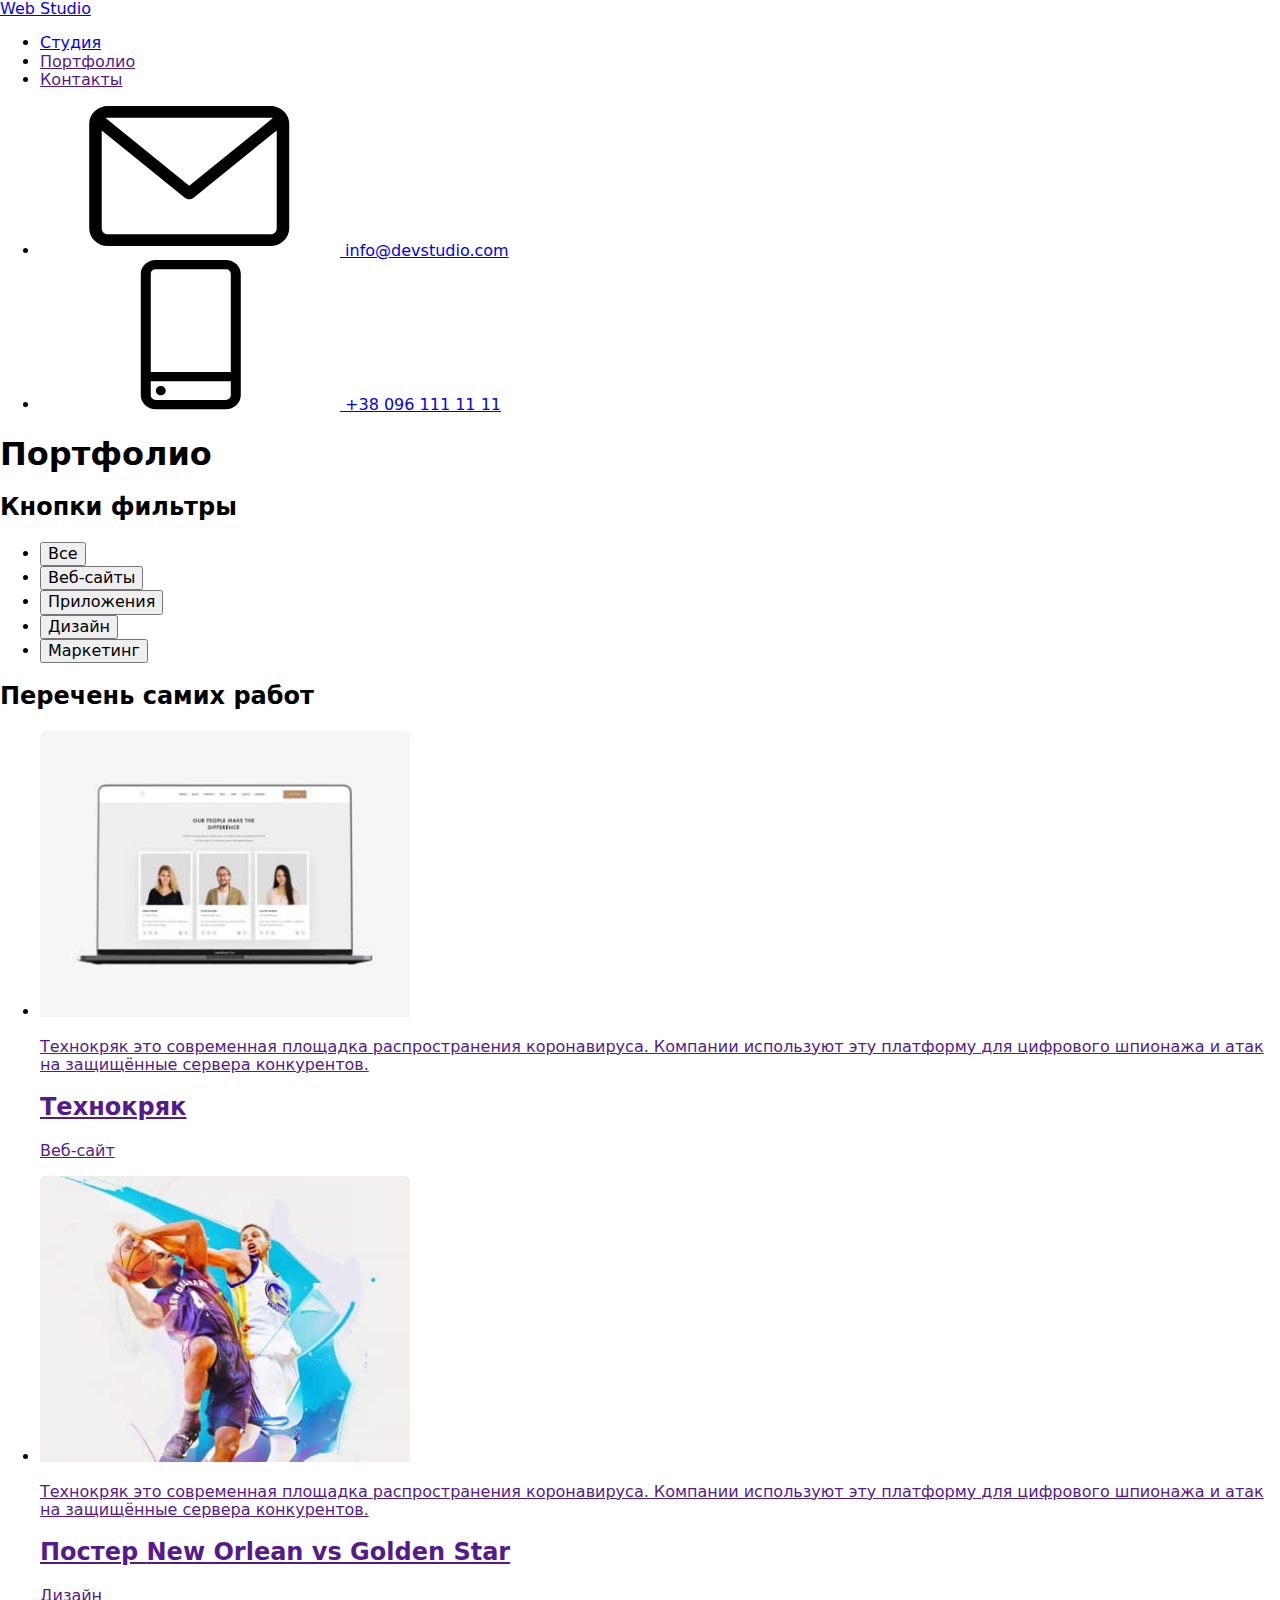
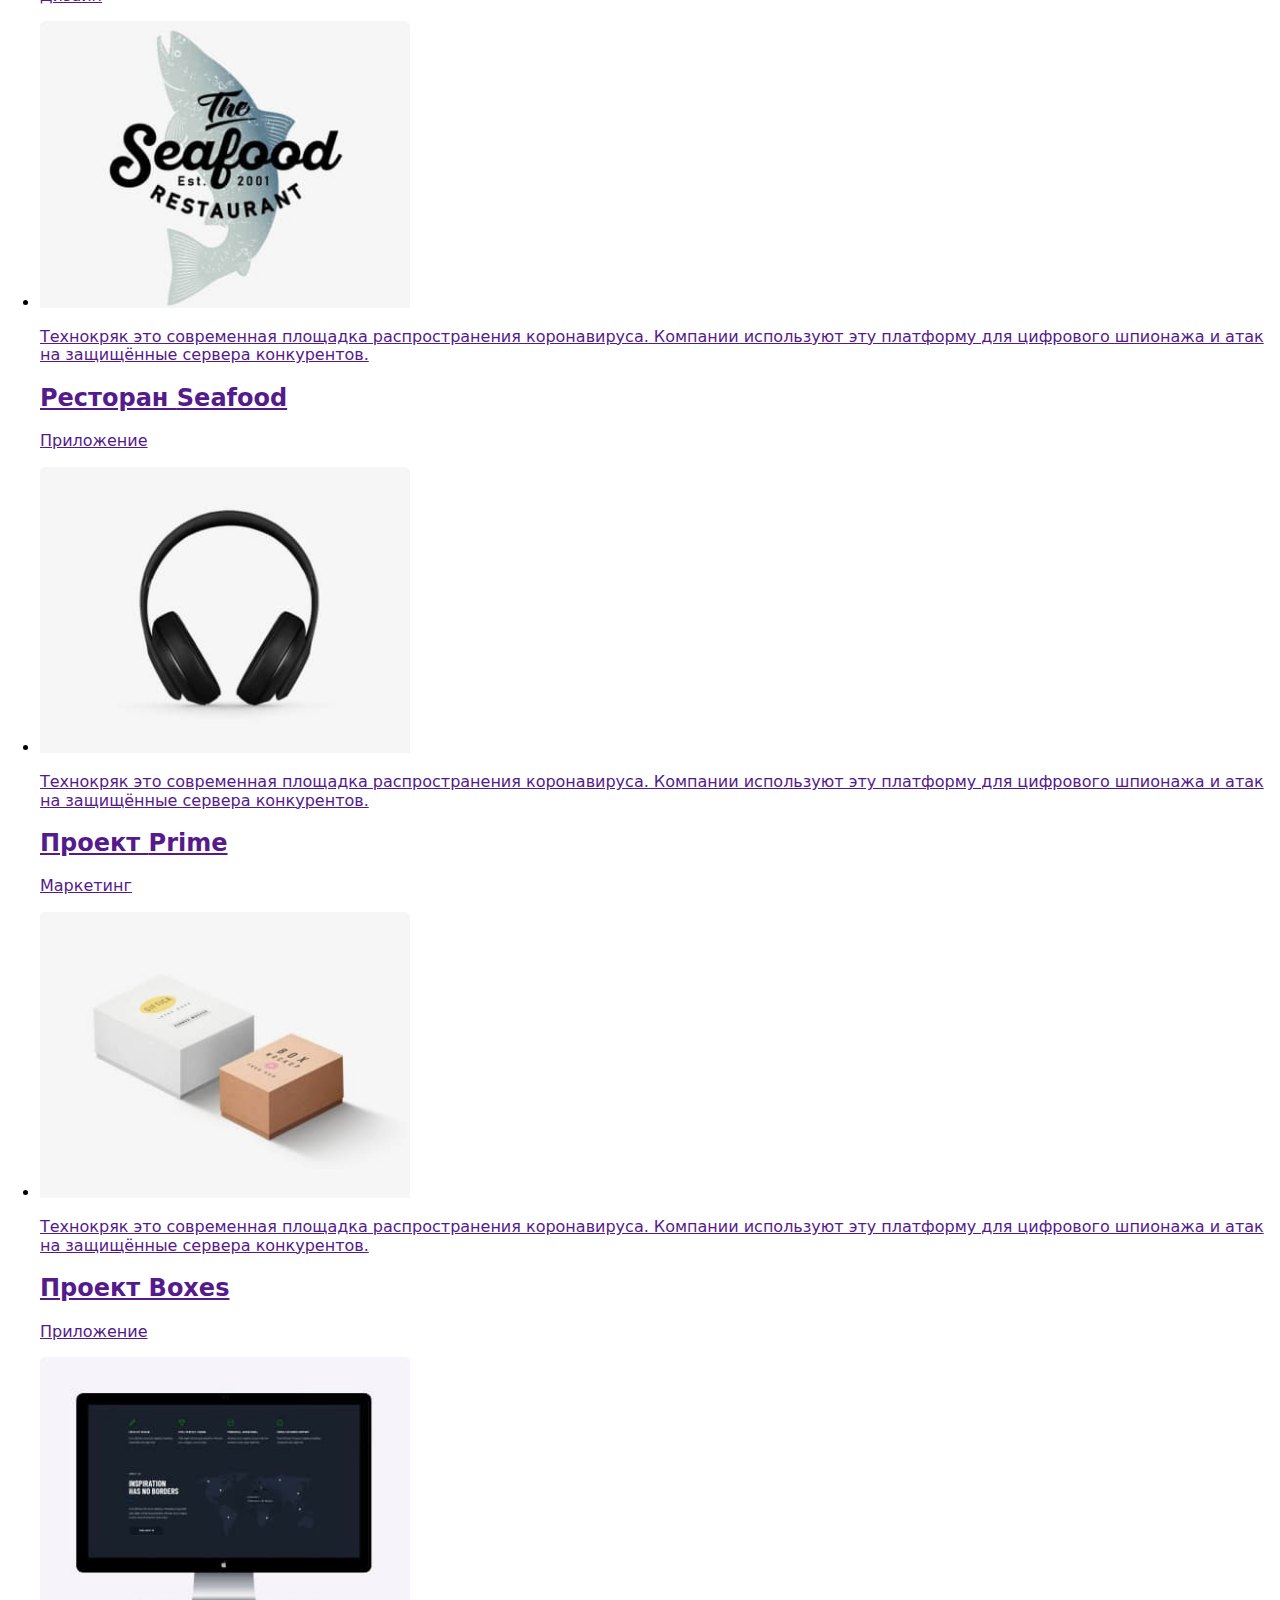
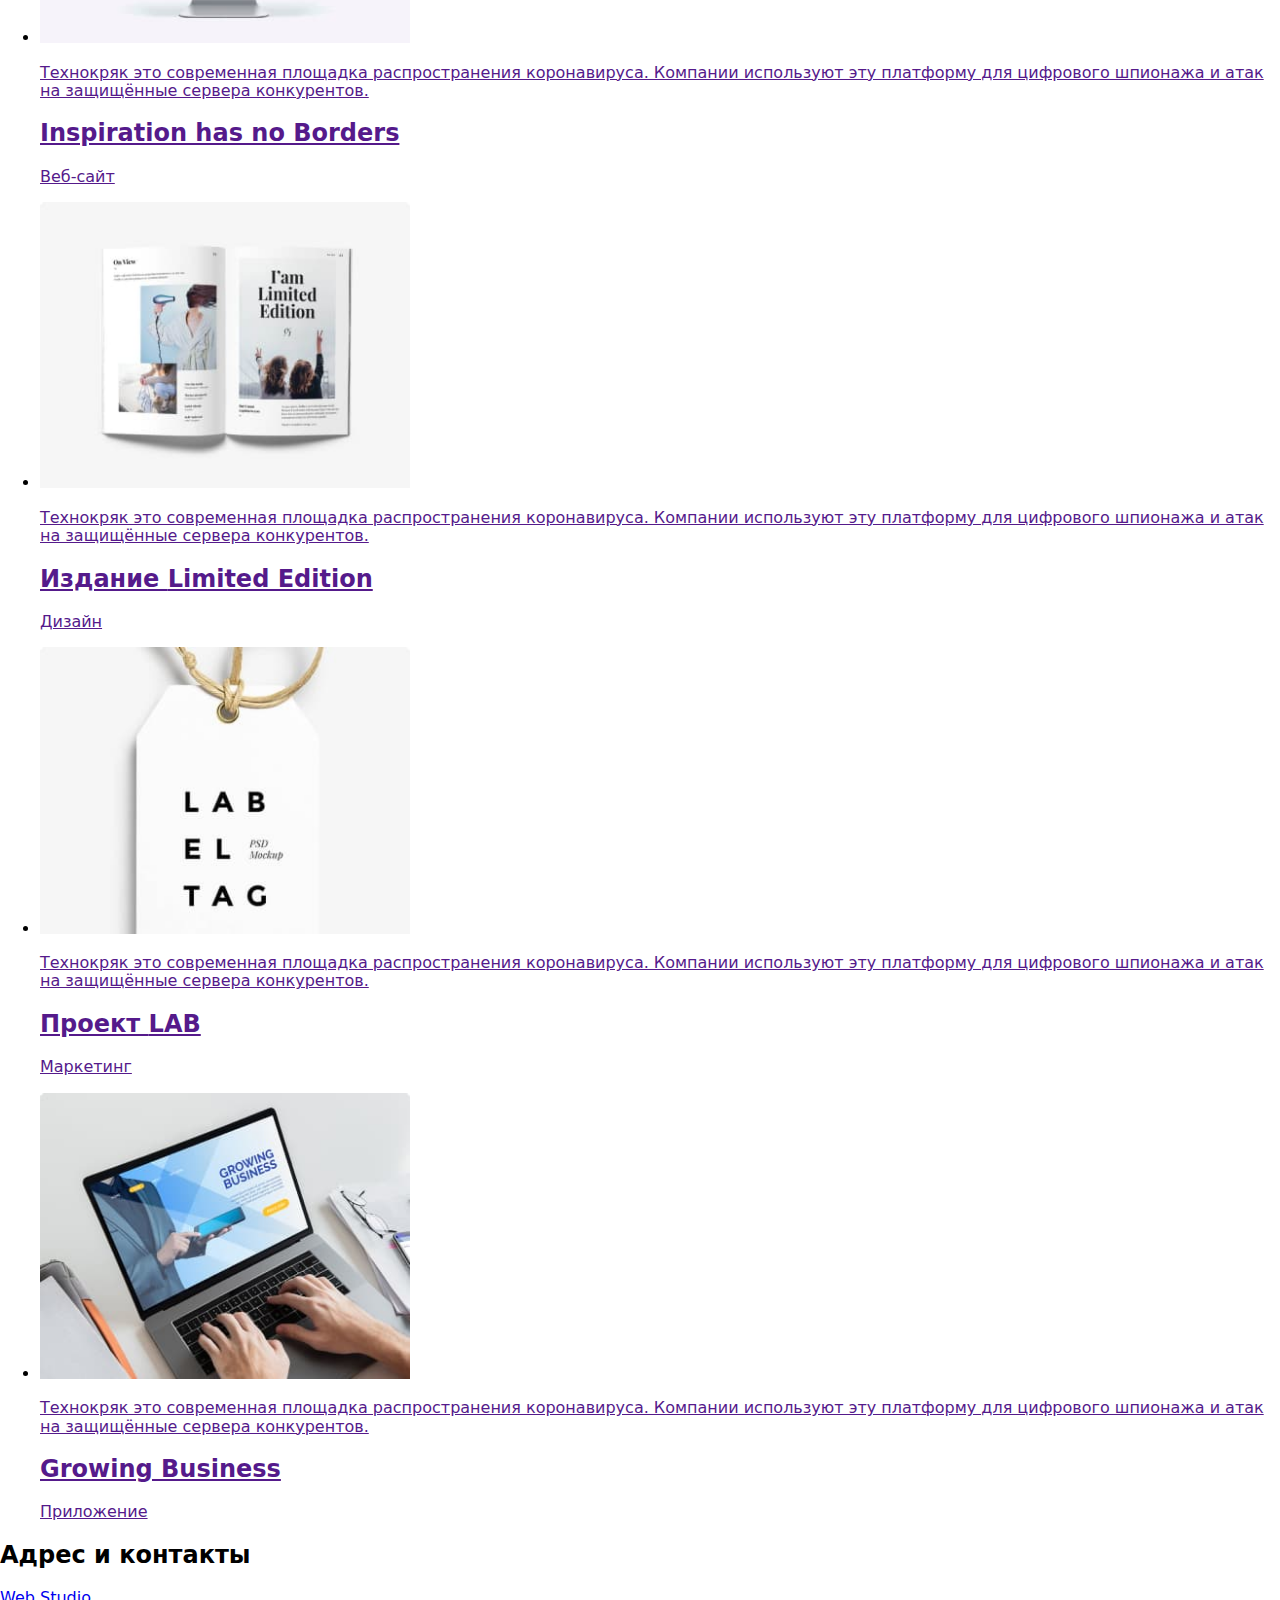
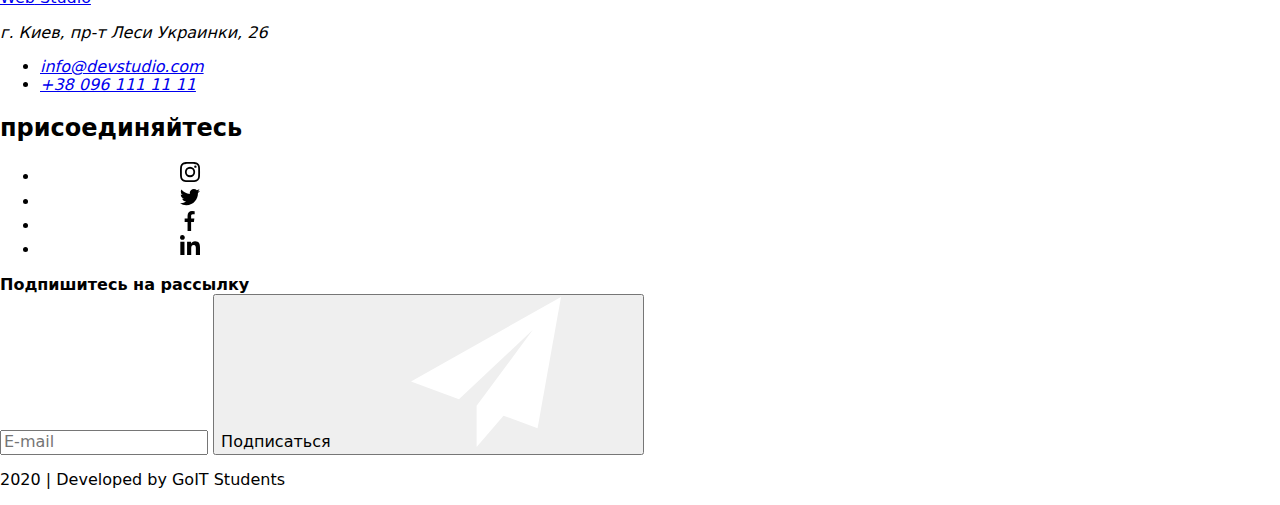
==== portfolio.html @ a496df55 "перенесены файлы с прошлой домашки" ====
<!DOCTYPE html>
<html lang="ru">
<head>
    <meta charset="UTF-8">
    <meta name="viewport" content="width=device-width, initial-scale=1.0">
    <title>Document</title>
    <link href="https://fonts.googleapis.com/css2?family=Raleway:wght@500&family=Roboto:wght@400;500;700;900&display=swap" rel="stylesheet">
    <link rel="stylesheet" href="https://cdnjs.cloudflare.com/ajax/libs/modern-normalize/0.6.0/modern-normalize.min.css">
    <link rel="stylesheet" href="./css/style.css">
</head>
<body>
    <header class="header-porfolio">
        <div class="container">
            <nav class="nav">
                <a href="./index.html" class="nav-logo"><span class="first-name">Web</span><span class="last-name"> Studio</span></a>
                <ul class="nav-link">
                    <li class="item"><a href="index.html" class="title">Студия</a></li>
                    <li class="item current"><a href="" class="title">Портфолио</a></li>
                    <li class="item"><a href="" class="title">Контакты</a></li>
                </ul>
                <ul class="nav-contacts">
                    <li class="item">
                        <a href="mailto:info@devstudio.com" class="item-link">
                            <svg class="item-icon mail">
                                <use href="./images/sprite.svg#icon-mail"></use>
                            </svg>   
                            info@devstudio.com
                        </a>
                    </li>
                    <li class="item">
                        <a href="tel:+380961111111" class="item-link">
                            <svg class="item-icon phone">
                                <use href="./images/sprite.svg#icon-phone"></use>
                            </svg>
                            +38 096 111 11 11
                        </a>
                    </li>
                </ul>
            </nav>
        </div>
    </header>    

    <main>
        <!--Скрытый заголовок-->
        <h1 class="hidden">Портфолио</h1>

        <section>
            <div class="filtres">
                <!--Скрытый заголовок-->
                <h2 class="hidden">Кнопки фильтры</h2>

                <ul class="filtres-resources">
                    <li class="filtres-resources-button"><button type="button">Все</button></li>
                    <li class="filtres-resources-button"><button type="button">Веб-сайты</button></li>
                    <li class="filtres-resources-button"><button type="button">Приложения</button></li>
                    <li class="filtres-resources-button"><button type="button">Дизайн</button></li>
                    <li class="filtres-resources-button"><button type="button">Маркетинг</button></li>
                </ul>
            </div>
 
        </section>
    
        <section class="works">
            <div class="container">
                <!--Скрытый заголовок-->
                <h2 class="hidden">Перечень самих работ</h2>
    
                <ul class="portfolio">
                    <li class="portfolio-links">
                        <a href="" class="portfolio-elements">
                            <div class="portfolio-image">
                                <img src="./images/portfolio/techno_crack.jpg" alt="Фотография ноутбука" width="370">
                                <p class="text">Технокряк это современная площадка распространения коронавируса.  Компании используют эту платформу для цифрового шпионажа и атак на защищённые сервера конкурентов.</p>
                            </div>
                            <div class="portfolio-card">
                                <h2>Технокряк</h2>
                                <p class="product">Веб-сайт</p>
                            </div>
                        </a>
                    </li>
                    <li class="portfolio-links">
                        <a href="" class="portfolio-elements">
                            <div class="portfolio-image">
                                <img src="./images/portfolio/basketball_players.jpg" alt="Фотография баскетболистов" width="370">
                                <p class="text">Технокряк это современная площадка распространения коронавируса. Компании используют эту платформу для цифрового шпионажа и атак на защищённые сервера конкурентов.</p>
                            </div>
                            <div class="portfolio-card">
                                <h2>Постер <span lang="en">New Orlean vs Golden Star</span></h2>
                                <p class="product">Дизайн</p>
                            </div>
                        </a>
                    </li>
                    <li class="portfolio-links">
                        <a href="" class="portfolio-elements">
                            <div class="portfolio-image">
                                <img src="./images/portfolio/seafood_restaurant.jpg" alt="Фотография логотипа ресторана" width="370">
                                <p class="text">Технокряк это современная площадка распространения коронавируса. Компании используют эту платформу для цифрового шпионажа и атак на защищённые сервера конкурентов.</p>
                            </div>
                            <div class="portfolio-card">
                                <h2>Ресторан <span lang="en">Seafood</span></h2>
                                <p class="product">Приложение</p>
                            </div>
                        </a>
                    </li>
                    <li class="portfolio-links">
                        <a href="" class="portfolio-elements">
                            <div class="portfolio-image">
                                <img src="./images/portfolio/headphones.jpg" alt="Фоторафия наушников" width="370">
                                <p class="text">Технокряк это современная площадка распространения коронавируса. Компании используют эту платформу для цифрового шпионажа и атак на защищённые сервера конкурентов.</p>
                            </div>
                            <div class="portfolio-card">
                                <h2>Проект <span lang="en">Prime</span></h2>
                                <p class="product">Маркетинг</p>
                            </div>
                        </a>
                    </li>
                    <li class="portfolio-links">
                        <a href="" class="portfolio-elements">
                            <div class="portfolio-image">
                                <img src="./images/portfolio/project_boxes.jpg" alt="Фотография коробок" width="370">
                                <p class="text">Технокряк это современная площадка распространения коронавируса. Компании используют эту платформу для цифрового шпионажа и атак на защищённые сервера конкурентов.</p>
                            </div>
                            <div class="portfolio-card">
                                <h2>Проект Boxes</h2>
                                <p class="product">Приложение</p>
                            </div>
                        </a>
                    </li>
                    <li class="portfolio-links">
                        <a href="" class="portfolio-elements">
                            <div class="portfolio-image">
                                <img src="./images/portfolio/display.jpg" alt="Фотография монитора" width="370">
                                <p class="text">Технокряк это современная площадка распространения коронавируса. Компании используют эту платформу для цифрового шпионажа и атак на защищённые сервера конкурентов.</p>
                            </div>
                            <div class="portfolio-card">
                                <h2 lang="en">Inspiration has no Borders</h2>
                                <p class="product">Веб-сайт</p>
                            </div>
                        </a>
                    </li>
                    <li class="portfolio-links">
                        <a href="" class="portfolio-elements">
                            <div class="portfolio-image">
                                <img src="./images/portfolio/limited_edition.jpg " alt="Фотография журнала" width="370">
                                <p class="text">Технокряк это современная площадка распространения коронавируса. Компании используют эту платформу для цифрового шпионажа и атак на защищённые сервера конкурентов.</p>
                            </div>
                            <div class="portfolio-card">
                                <h2>Издание <span lang="en">Limited Edition</span></h2>
                                <p class="product">Дизайн</p>
                            </div>
                        </a>
                    </li>
                    <li class="portfolio-links">
                        <a href="" class="portfolio-elements">
                            <div class="portfolio-image">
                                <img src="./images/portfolio/project_lab.jpg" alt="Фотография этикетки" width="370">
                                <p class="text">Технокряк это современная площадка распространения коронавируса. Компании используют эту платформу для цифрового шпионажа и атак на защищённые сервера конкурентов.</p>
                            </div>
                            <div class="portfolio-card">
                                <h2>Проект <span lang="en">LAB</span></h2>
                                <p class="product">Маркетинг</p>
                            </div>
                        </a>
                    </li>
                    <li class="portfolio-links">
                        <a href="" class="portfolio-elements">
                            <div class="portfolio-image">
                                <img src="./images/portfolio/notebook.jpg" alt="Фотография ноутбука" width="370">
                                <p class="text">Технокряк это современная площадка распространения коронавируса. Компании используют эту платформу для цифрового шпионажа и атак на защищённые сервера конкурентов.</p>
                            </div>
                            <div class="portfolio-card">
                                <h2 lang="en">Growing Business</h2>
                                <p class="product">Приложение</p>
                            </div>
                        </a>
                    </li>
                </ul>
            </div>
        </section>
    </main>

    <footer>
        <div class="container footer">
            <!--Скрытый заголовок-->
            <h2 class="hidden">Адрес и контакты</h2>
            <section class="footer-flex">
                <div class="footer-flex-block">
                    <a href="./index.html" class="footer-logo"><span class="first-name-logo">Web</span><span class="last-name-logo"> Studio</span></a>
                    <address class="contacts">
                        <p>г. Киев, пр-т Леси Украинки, 26</p>
                        <ul>
                            <li><a href="mailto:info@devstudio.com">info@devstudio.com</a></li>
                            <li><a href="tel:+380961111111">+38 096 111 11 11</a></li>
                        </ul>         
                    </address>
                </div>

                <div class="footer-flex-block network">
                    <h2 class="join">присоединяйтесь</h2>
                    <ul class="social-links footer-links">
                        <li>
                            <a href="https://instagram.com" class="link" aria-label="иконка Инстаграм">
                                <svg class="link-icon" widht="20" height="20">
                                    <use href="./images/sprite.svg#icon-instagram"></use>
                                </svg>
                            </a>
                        </li>
                        <li>
                            <a href="https://twitter.com" class="link" aria-label="иконка Твиттер">
                                <svg class="link-icon" widht="20" height="20">
                                    <use href="./images/sprite.svg#twitter"></use>
                                </svg>
                            </a>
                        </li>
                        <li>
                            <a href="https://facebook.com" class="link" aria-label="иконка Фейсбук">
                                <svg class="link-icon" widht="20" height="20">
                                    <use href="./images/sprite.svg#icon-Facebook"></use>
                                </svg>
                            </a>
                        </li>
                        <li>
                            <a href="https://linkedin.com" class="link" aria-label="иконка Линкедин">
                                <svg class="link-icon" widht="20" height="20">
                                    <use href="./images/sprite.svg#icon-linkedin"></use>
                                </svg>
                            </a>
                        </li>
                    </ul>
                </div>

                <div class="subscribe">
                    <b class="subscribe-urge">Подпишитесь на рассылку</b>
                    <form action="" class="subscribe-form" id="form-mailing">
                        <label for="email">
                            <input type="email" name="email" class="subscribe-form__field-input" placeholder="E-mail">
                        </label>
                        <button type="submit" class="submit">Подписаться
                            <svg class="submit-svg">
                                <use href="./images/sprite.svg#icon-send"></use>
                            </svg>
                        </button>
                    </form>
                </div>
                
            </section>
            <p class="developers">2020 | Developed by GoIT Students</p>
        </div>
    </footer>
  
</body>
</html>
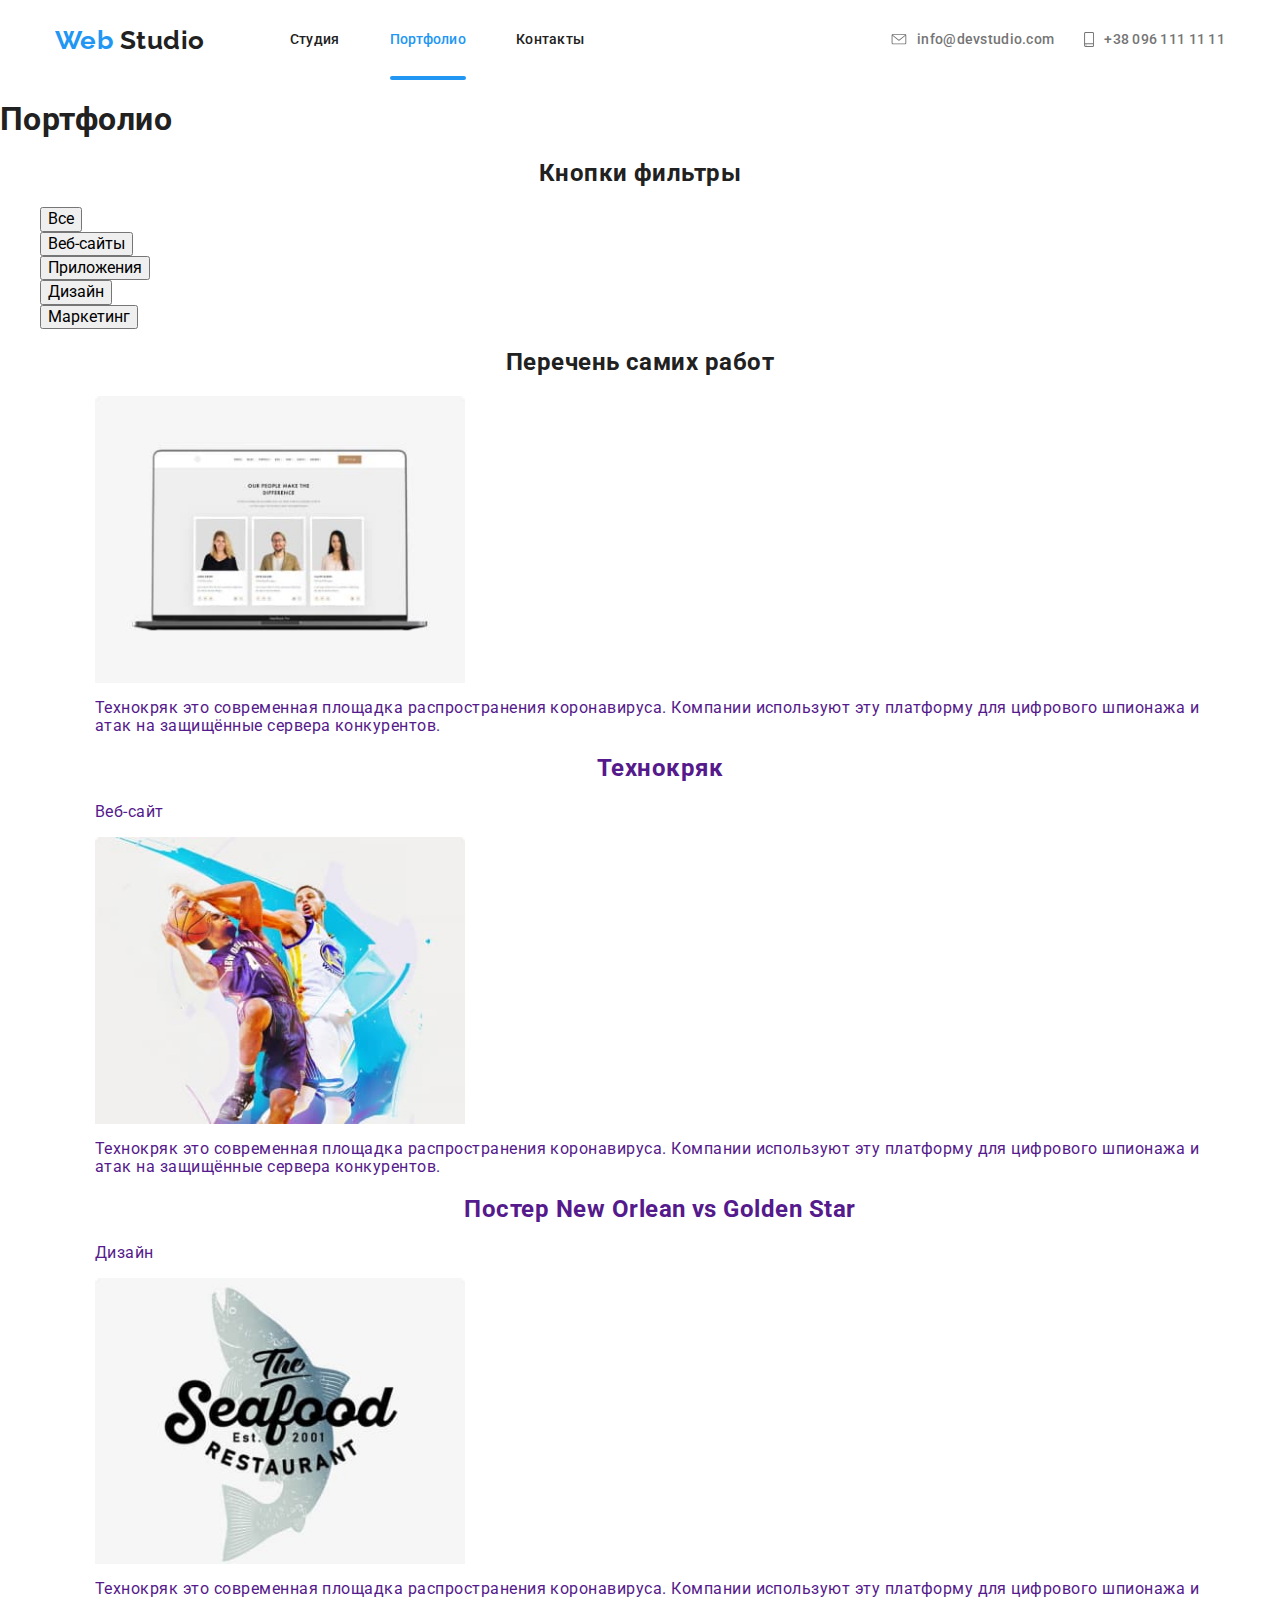
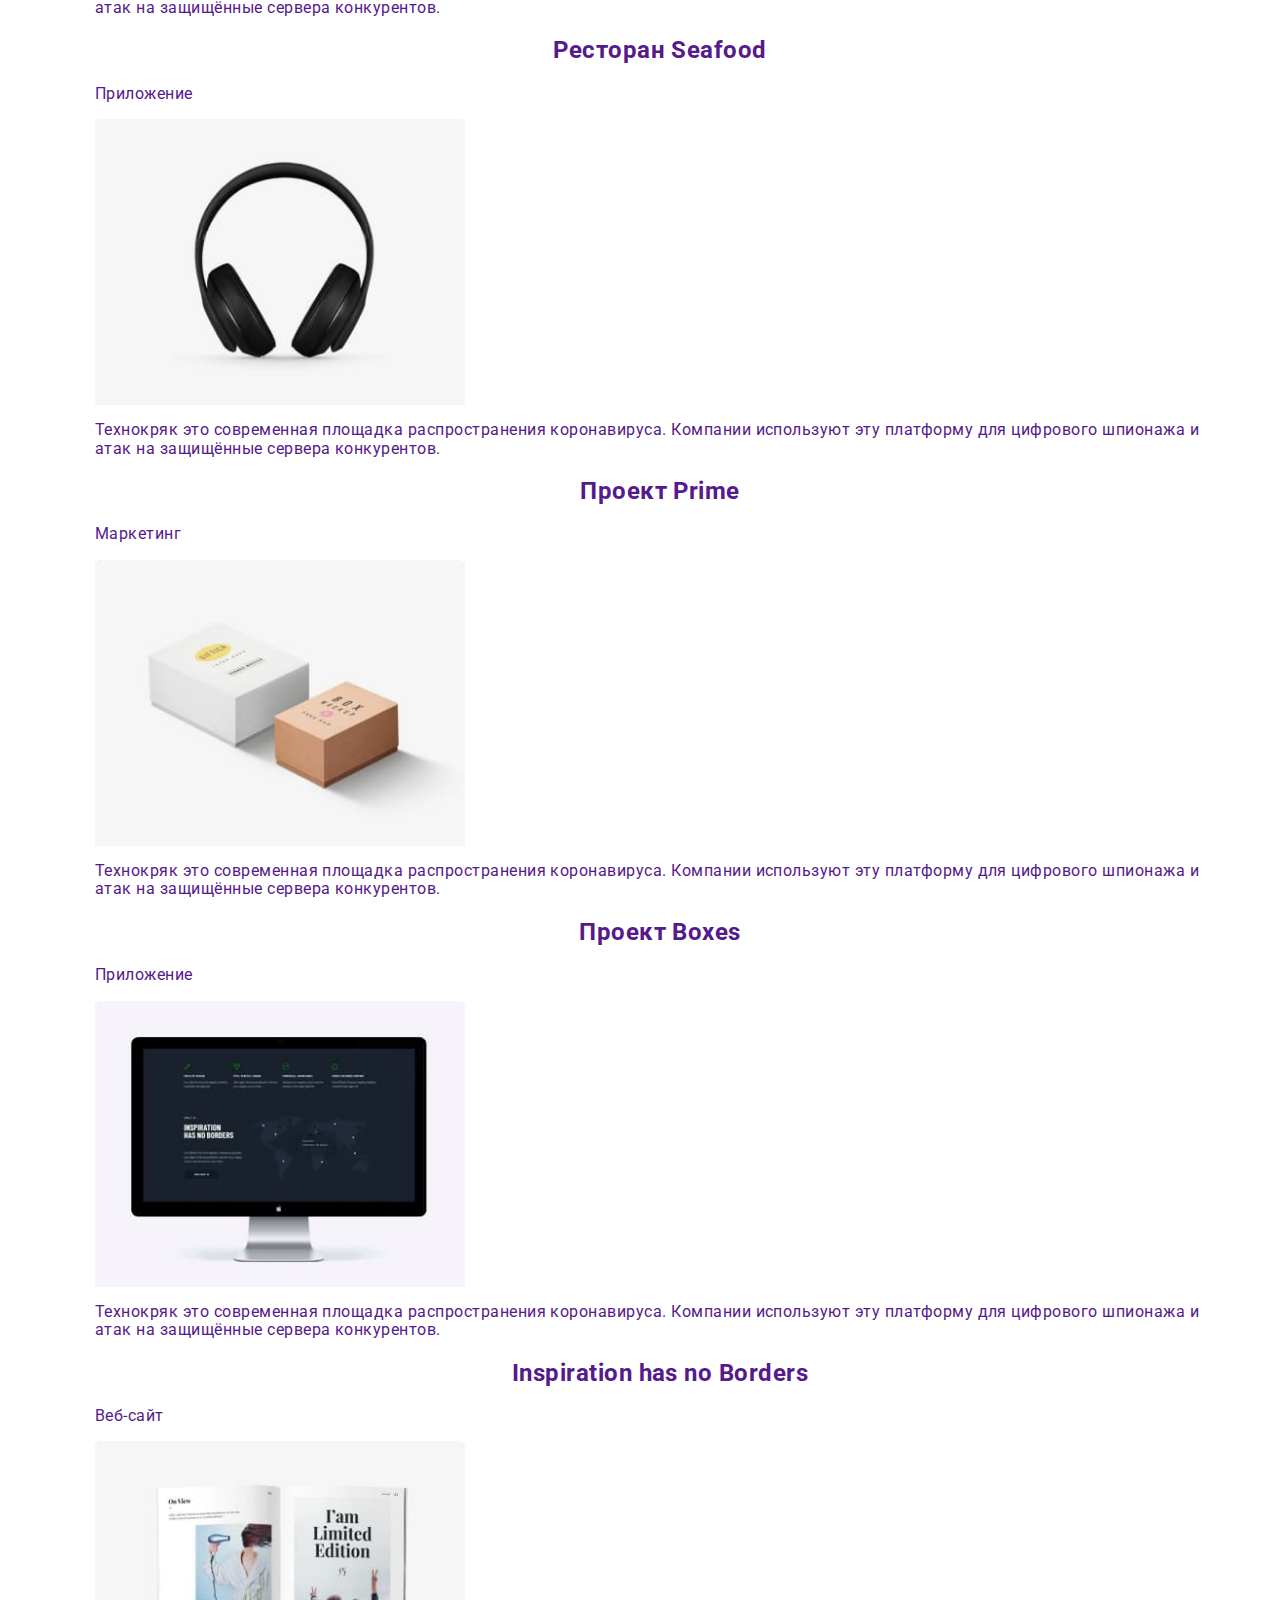
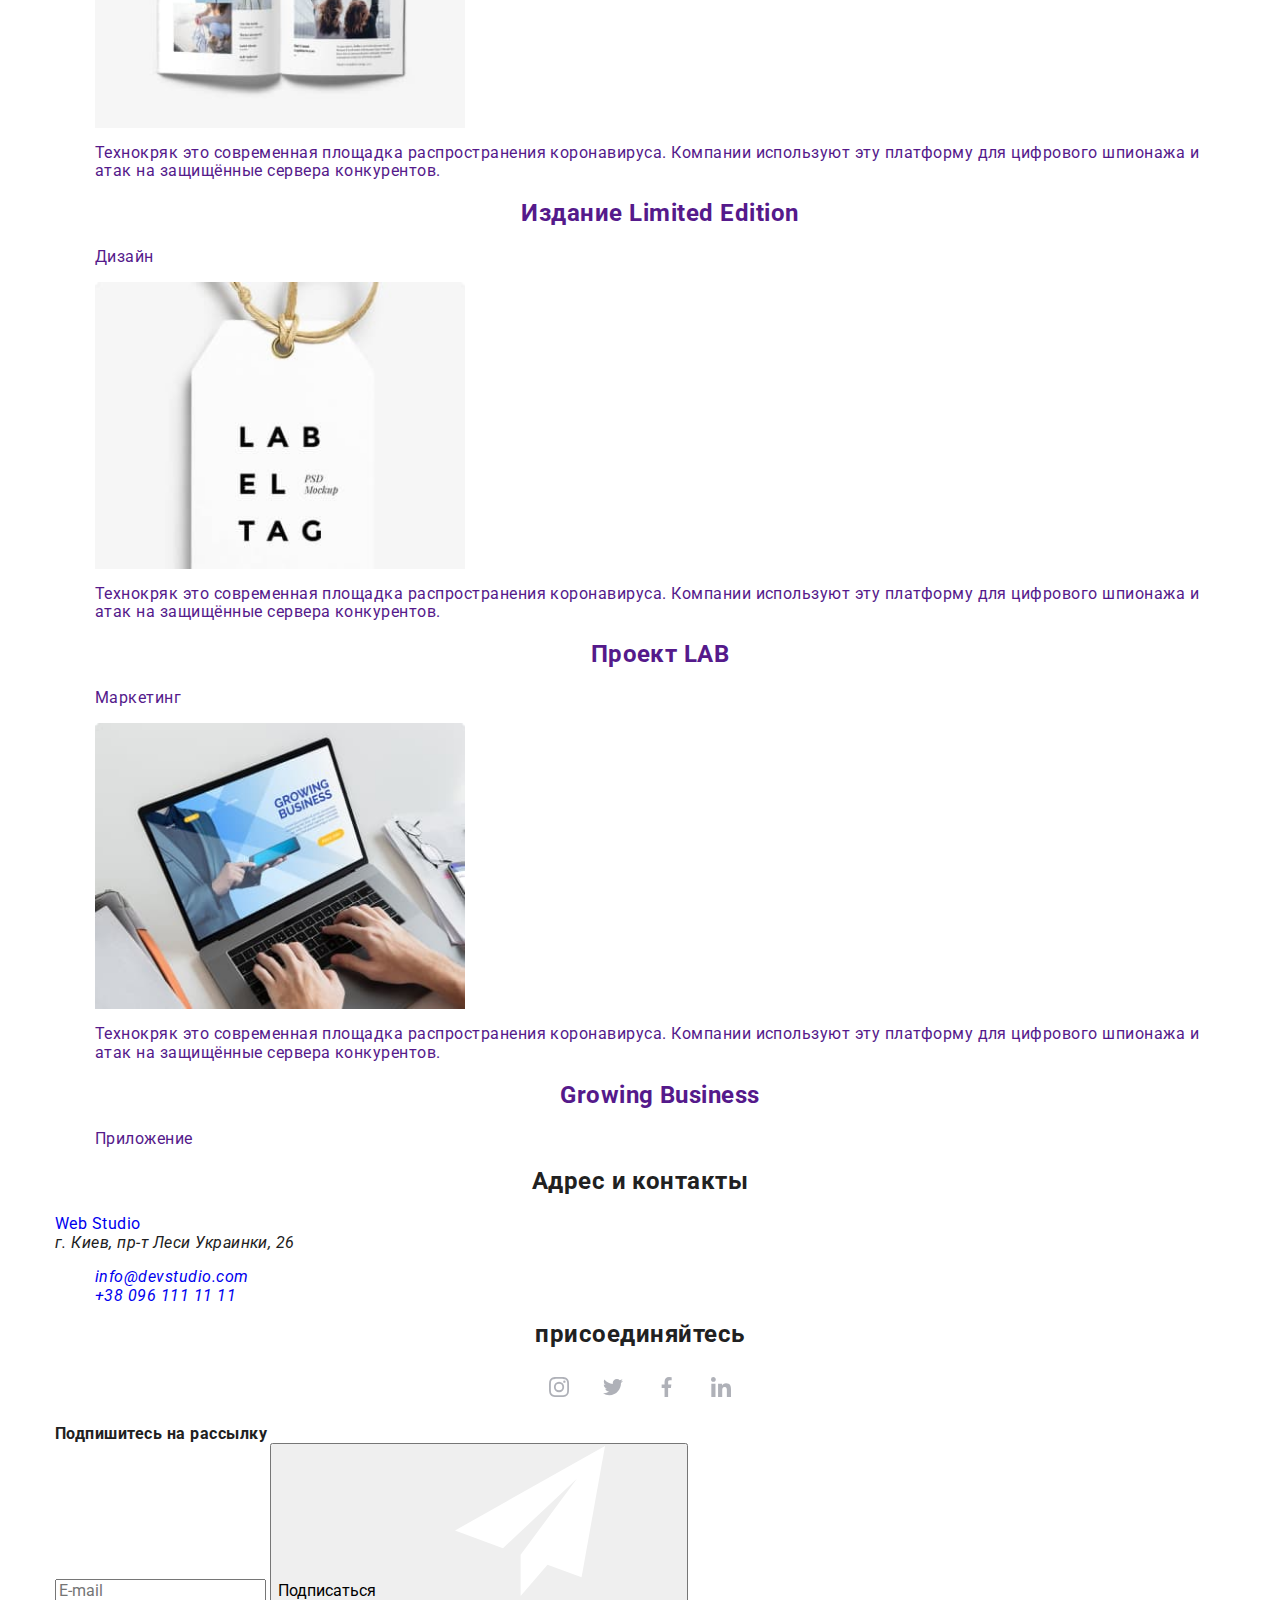
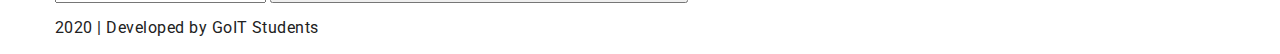
==== commit 47cd54ef: "довлен сасс index.html (без футера)" ====
--- a/portfolio.html
+++ b/portfolio.html
@@ -6,7 +6,7 @@
     <title>Document</title>
     <link href="https://fonts.googleapis.com/css2?family=Raleway:wght@500&family=Roboto:wght@400;500;700;900&display=swap" rel="stylesheet">
     <link rel="stylesheet" href="https://cdnjs.cloudflare.com/ajax/libs/modern-normalize/0.6.0/modern-normalize.min.css">
-    <link rel="stylesheet" href="./css/style.css">
+    <link rel="stylesheet" href="./css/main.min.css">
 </head>
 <body>
     <header class="header-porfolio">
@@ -15,7 +15,7 @@
                 <a href="./index.html" class="nav-logo"><span class="first-name">Web</span><span class="last-name"> Studio</span></a>
                 <ul class="nav-link">
                     <li class="item"><a href="index.html" class="title">Студия</a></li>
-                    <li class="item current"><a href="" class="title">Портфолио</a></li>
+                    <li class="item"><a href="" class="title current">Портфолио</a></li>
                     <li class="item"><a href="" class="title">Контакты</a></li>
                 </ul>
                 <ul class="nav-contacts">
--- a/css/main.min.css
+++ b/css/main.min.css
@@ -0,0 +1,2 @@
+body{color:#212121;background-color:#fff;font-family:Roboto,sans-serif;letter-spacing:0.03em;font-style:normal;font-weight:400}img{display:block;max-width:100%;height:auto}.visually-hidden{position:absolute;width:1px;height:1px;margin:-1px;border:0;padding:0;clip:rect(0 0 0 0);overflow:hidden}.logo,.join,.team p,.team .title,.contacts>p{padding:0;margin:0}.container{margin-left:auto;margin-right:auto;width:1200px;padding-left:15px;padding-right:15px}a{text-decoration:none}li{list-style-type:none}h2,.advantages{text-align:center}.nav-logo{margin-right:85px}span.first-name,span.last-name{color:#2196F3;font-family:Raleway,sans-serif;font-weight:700;font-size:26px;line-height:1.18}span.last-name{color:#212121}.nav{display:-webkit-box;display:-ms-flexbox;display:flex;-webkit-box-align:center;-ms-flex-align:center;align-items:center}.nav-link{display:-webkit-box;display:-ms-flexbox;display:flex;padding:0;margin:0}.nav-link .item+.item{margin-left:50px}.nav-link .title{display:inline-block;padding-top:32px;padding-bottom:32px;margin-bottom:0px;color:inherit;font-weight:500;font-size:14px;line-height:1.14;letter-spacing:0.02em;-webkit-transition:color 250ms cubic-bezier(0.4, 0, 0.2, 1);transition:color 250ms cubic-bezier(0.4, 0, 0.2, 1)}.nav-link .title:hover,.nav-link .title:focus{color:#2196F3}.nav-link .current{position:relative;color:#2196F3}.nav-link .current::after{content:'';position:absolute;bottom:0;left:0;width:100%;height:4px;background-color:#2196F3;border-radius:2px}.header-porfolio{border-bottom:1px solid var(--header-line-color)}.nav-contacts{display:-webkit-box;display:-ms-flexbox;display:flex;padding:0;margin:0;margin-left:auto;-webkit-box-align:center;-ms-flex-align:center;align-items:center;color:inherit;font-weight:500;font-size:14px;line-height:1.14;letter-spacing:0.02em}.nav-contacts .item+.item{display:-webkit-box;display:-ms-flexbox;display:flex;margin-left:30px;-webkit-box-align:center;-ms-flex-align:center;align-items:center}.nav-contacts .item-link{display:-webkit-box;display:-ms-flexbox;display:flex;-webkit-box-align:center;-ms-flex-align:center;align-items:center;color:#757575;-webkit-transition:color 250ms cubic-bezier(0.4, 0, 0.2, 1);transition:color 250ms cubic-bezier(0.4, 0, 0.2, 1)}.item-icon{margin-right:10px}.item-icon.mail{display:-webkit-box;display:-ms-flexbox;display:flex;width:16px;height:11px;-webkit-transition:fill 250ms cubic-bezier(0.4, 0, 0.2, 1);transition:fill 250ms cubic-bezier(0.4, 0, 0.2, 1);fill:#757575}.item-icon.phone{display:-webkit-box;display:-ms-flexbox;display:flex;width:10px;height:15px;-webkit-transition:fill 250ms cubic-bezier(0.4, 0, 0.2, 1);transition:fill 250ms cubic-bezier(0.4, 0, 0.2, 1);fill:#757575}.nav-contacts .item-link:hover,.nav-contacts .item-link:focus{color:#2196F3;fill:#2196F3}.nav-contacts .item-link:hover>.mail,.nav-contacts .item-link:focus>.mail{fill:#2196F3}.nav-contacts .item-link:hover>.phone,.nav-contacts .item-link:focus>.phone{fill:#2196F3}.hero{padding-top:200px;padding-bottom:200px;margin-left:auto;margin-right:auto;text-align:center;background-image:-webkit-gradient(linear, left top, left bottom, from(rgba(47,48,58,0.8)), to(rgba(47,48,58,0.8))),url(../images/Hero.jpg);background-image:linear-gradient(rgba(47,48,58,0.8), rgba(47,48,58,0.8)),url(../images/Hero.jpg);background-repeat:no-repeat;background-position:center;max-width:1600px;height:600px}.hero .title{margin:0;margin-bottom:38px;margin-left:auto;margin-right:auto;width:646px;-ms-flex-line-pack:center;align-content:center;color:#fff;font-weight:900;font-size:44px;line-height:1.36;letter-spacing:0.06em;text-transform:uppercase}.hero .link{display:inline-block;margin-bottom:0px;padding:10px 32px;cursor:pointer;background-color:#2196F3;border-radius:4px;color:#fff;font-weight:700;font-size:16px;line-height:1.88;letter-spacing:0.06em;min-width:200px;border:none}.backdrop{position:fixed;top:0;left:0;width:100%;height:100%;background-color:rgba(0,0,0,0.2);-webkit-transition:opacity 250ms cubic-bezier(0.4, 0, 0.2, 1);transition:opacity 250ms cubic-bezier(0.4, 0, 0.2, 1)}.backdrop.is-hidden{opacity:0;pointer-events:none}.backdrop.is-hidden.modal{-webkit-transform:translate(-50%, -50%) scale(1.1);transform:translate(-50%, -50%) scale(1.1)}.modal{position:relative;top:50%;left:50%;padding:40px;width:528px;background-color:#fff;border-radius:4px;-webkit-box-shadow:0px 2px 1px rgba(0,0,0,0.2),0px 1px 1px rgba(0,0,0,0.14),0px 1px 3px rgba(0,0,0,0.12);box-shadow:0px 2px 1px rgba(0,0,0,0.2),0px 1px 1px rgba(0,0,0,0.14),0px 1px 3px rgba(0,0,0,0.12);text-align:center;-webkit-transform:translate(-50%, -50%) scale(1);transform:translate(-50%, -50%) scale(1);-webkit-transition:-webkit-transform 250ms cubic-bezier(0.4, 0, 0.2, 1);transition:-webkit-transform 250ms cubic-bezier(0.4, 0, 0.2, 1);transition:transform 250ms cubic-bezier(0.4, 0, 0.2, 1);transition:transform 250ms cubic-bezier(0.4, 0, 0.2, 1), -webkit-transform 250ms cubic-bezier(0.4, 0, 0.2, 1)}.modal-button{position:absolute;top:0;right:0;-webkit-transform:translate(30%, -30%);transform:translate(30%, -30%);display:-webkit-box;display:-ms-flexbox;display:flex;width:30px;height:30px;background-color:#fff;border-radius:50%;-webkit-box-pack:center;-ms-flex-pack:center;justify-content:center;-webkit-box-align:center;-ms-flex-align:center;align-items:center;outline:none;border:none;-webkit-box-shadow:0px 2px 1px rgba(0,0,0,0.2),0px 1px 1px rgba(0,0,0,0.14),0px 1px 3px rgba(0,0,0,0.12);box-shadow:0px 2px 1px rgba(0,0,0,0.2),0px 1px 1px rgba(0,0,0,0.14),0px 1px 3px rgba(0,0,0,0.12);cursor:pointer}.modal-close{display:-webkit-box;display:-ms-flexbox;display:flex;width:11px;height:11px}.form-call{display:block;font-size:20px;line-height:23px}.form-list{margin:0;padding:0}.form-list__item{margin-top:28px;display:block}.form-list__item.first{margin-top:30px}.form-list__item-text{position:absolute;top:50%;left:42px;-webkit-transform:translateY(-50%);transform:translateY(-50%);-webkit-transition:-webkit-transform 250ms cubic-bezier(0.4, 0, 0.2, 1);transition:-webkit-transform 250ms cubic-bezier(0.4, 0, 0.2, 1);transition:transform 250ms cubic-bezier(0.4, 0, 0.2, 1);transition:transform 250ms cubic-bezier(0.4, 0, 0.2, 1), -webkit-transform 250ms cubic-bezier(0.4, 0, 0.2, 1)}.form-list__item-colomn{padding-left:42px;width:100%;height:40px;border:1px solid rgba(33,33,33,0.2);border-radius:4px;outline:none}.form-list__item-colomn.comments{resize:none;display:block;padding:12px 16px;width:100%;height:120px}.form-list__item-label{position:relative;font-size:14px;line-height:1.14;letter-spacing:0.01em;color:#757575;outline:none}.form-list__item-label:focus-within>.form-list__item-image{fill:#2196F3}.form-list__item-label:focus-within>.form-list__item-colomn{border-color:#2196F3}.form-list__item-label:focus-within>.form-list__item-text,.form-list__item-label .form-list__item-colomn:not(:placeholder-shown)+.form-list__item-text{-webkit-transform:translate(-26px, -36px);transform:translate(-26px, -36px);font-size:12px;color:#2196F3}.form-list__item-label:focus-within>.comments-text,.form-list__item-label textarea:not(:placeholder-shown)+.comments-text{-webkit-transform:translateY(-28px);transform:translateY(-28px);font-size:12px;color:#2196F3}textarea,input{-webkit-transition:border-color 250ms cubic-bezier(0.4, 0, 0.2, 1);transition:border-color 250ms cubic-bezier(0.4, 0, 0.2, 1)}.comments-text{position:absolute;top:12px;left:16px;-webkit-transition:-webkit-transform 250ms cubic-bezier(0.4, 0, 0.2, 1);transition:-webkit-transform 250ms cubic-bezier(0.4, 0, 0.2, 1);transition:transform 250ms cubic-bezier(0.4, 0, 0.2, 1);transition:transform 250ms cubic-bezier(0.4, 0, 0.2, 1), -webkit-transform 250ms cubic-bezier(0.4, 0, 0.2, 1)}.form-mailing{margin-top:20px}.form-mailing__label{display:-webkit-inline-box;display:-ms-inline-flexbox;display:inline-flex;-webkit-box-align:center;-ms-flex-align:center;align-items:center;-webkit-box-pack:center;-ms-flex-pack:center;justify-content:center}.form-mailing__label-link{color:#2196F3;-webkit-text-decoration-line:underline;text-decoration-line:underline}.form-mailing__label-confirm{margin:0;padding:0;font-size:14px;line-height:1.71;color:#757575}.form-list__item-image{position:absolute;width:18px;height:18px;top:50%;left:16px;-webkit-transform:translateY(-50%);transform:translateY(-50%)}.checkbox{margin-right:9px;position:absolute;width:1px;height:1px;margin:-1px}.checkbox-icon{display:block;margin-right:8px;width:15px;height:15px;border:2px solid #212121;border-radius:4px;-webkit-transition:opacity 250ms cubic-bezier(0.4, 0, 0.2, 1);transition:opacity 250ms cubic-bezier(0.4, 0, 0.2, 1)}.checkbox:checked+.checkbox-icon{background-color:#2196F3;background-image:url(../images/icon-check.svg);background-size:contain;background-origin:border-box;border-color:#2196F3}.button-send{display:inline-block;margin-top:30px;width:200px;height:50px;font-size:16px;line-height:1.87;font-weight:700;letter-spacing:0.06em;color:#fff;background:#2196F3;-webkit-box-shadow:0px 4px 4px rgba(0,0,0,0.15);box-shadow:0px 4px 4px rgba(0,0,0,0.15);border-radius:4px;border:none;cursor:pointer}.advantages{padding:0;margin:0;display:-webkit-box;display:-ms-flexbox;display:flex;padding-top:94px;padding-bottom:94px;-webkit-box-align:center;-ms-flex-align:center;align-items:center;text-align:center}.advantages-background{display:-webkit-box;display:-ms-flexbox;display:flex;margin-bottom:30px;width:270px;height:120px;background-color:#F5F4FA;border-radius:4px;-webkit-box-pack:center;-ms-flex-pack:center;justify-content:center;-webkit-box-align:center;-ms-flex-align:center;align-items:center}.advantages-sprite{display:-webkit-box;display:-ms-flexbox;display:flex;width:70px;height:70px}.advantages-title{font-weight:700;font-size:14px;line-height:1.14;text-transform:uppercase;margin:0;margin-bottom:10px;height:16px}.advantages-description{margin:0;color:#757575;max-width:270px;font-size:14px;line-height:1.7;margin-bottom:0px;height:75px}.advantages-element,.benefit-item{text-align:left;margin-right:30px}.advantages-element:last-child,.benefit-item:last-child{margin-right:0px}.benefit-item{position:relative}.employment{padding-top:94px;padding-bottom:94px;margin-bottom:94px}.employment-section{padding-top:94px;padding-bottom:94px;border-top:1px solid #ECECEC}.title-section{margin:0;margin-bottom:50px;margin-left:auto;margin-right:auto;font-weight:700;font-size:36px;line-height:1.17;text-align:center}.benefit{display:-webkit-box;display:-ms-flexbox;display:flex;padding:0;margin:0}.benefit-item img{display:block;margin-bottom:0px;border-radius:4px;height:294px}.benefit-item .capabilities{padding:0;margin:0;position:absolute;bottom:0;display:block;padding:27px 80px;width:370px;color:#fff;font-weight:700;font-size:14px;line-height:1.14;height:70px;text-align:center;text-transform:uppercase;background-color:rgba(47,48,58,0.8);border-radius:0px 0px 4px 4px}.team{background-color:#F5F4FA}.team-flex{margin:0;padding:0;display:-webkit-box;display:-ms-flexbox;display:flex}.team-flex .title{font-weight:500;font-size:16px;line-height:1.19;text-align:center;margin-bottom:10px}.team-flex-photo{margin-bottom:30px;display:block;height:260px}.employment-team{padding-top:94px;padding-bottom:94px}.team-flex-item{width:calc((100% - 90px) / 4);margin-right:30px;background-color:#fff;-webkit-box-shadow:0px 2px 1px rgba(0,0,0,0.2),0px 1px 1px rgba(0,0,0,0.14),0px 1px 3px rgba(0,0,0,0.12);box-shadow:0px 2px 1px rgba(0,0,0,0.2),0px 1px 1px rgba(0,0,0,0.14),0px 1px 3px rgba(0,0,0,0.12);border-radius:4px;padding-bottom:24px;overflow:hidden}.team-flex-item:last-child{margin-right:0px}.team-flex-item p{color:#757575;font-size:16px;line-height:1.19;text-align:center;margin-bottom:16px}.social-links{display:-webkit-box;display:-ms-flexbox;display:flex;margin-right:auto;margin-left:auto;width:206px;height:44px;padding:0}.social-links .link{display:-webkit-box;display:-ms-flexbox;display:flex;-webkit-box-align:center;-ms-flex-align:center;align-items:center;width:44px;height:44px;border-radius:50%;background-size:20px;background-repeat:no-repeat;background-position:center;-webkit-transition:background-color 250ms cubic-bezier(0.4, 0, 0.2, 1);transition:background-color 250ms cubic-bezier(0.4, 0, 0.2, 1)}.social-links .link:hover>.link-icon,.social-links .link:focus>.link-icon{fill:#fff}.social-links .link:hover,.social-links .link:focus{background-color:#2196F3}.social-links>li{margin-right:10px}.social-links>li:last-child{margin-right:0px}.social-links .link-icon{display:inline-block;fill:#AFB1B8;-webkit-transition:fill 250ms cubic-bezier(0.4, 0, 0.2, 1);transition:fill 250ms cubic-bezier(0.4, 0, 0.2, 1)}.employment-partners{padding-top:94px;padding-bottom:94px}.partners{margin:0;padding:0;display:-webkit-box;display:-ms-flexbox;display:flex;-webkit-box-pack:justify;-ms-flex-pack:justify;justify-content:space-between}.partners-image{display:-webkit-box;display:-ms-flexbox;display:flex}.partners-logo{display:block;fill:#AFB1B8;-webkit-transition:fill 250ms cubic-bezier(0.4, 0, 0.2, 1);transition:fill 250ms cubic-bezier(0.4, 0, 0.2, 1)}.partners-link{display:-webkit-box;display:-ms-flexbox;display:flex;width:170px;height:90px;border:1px solid #AFB1B8;border-radius:4px;-webkit-box-pack:center;-ms-flex-pack:center;justify-content:center;-webkit-box-align:center;-ms-flex-align:center;align-items:center;-webkit-transition:border 250ms cubic-bezier(0.4, 0, 0.2, 1);transition:border 250ms cubic-bezier(0.4, 0, 0.2, 1)}.partners-link:hover,.partners-link:focus{border:1px solid #2196F3}.partners-link:hover>.partners-logo,.partners-link:focus>.partners-logo{fill:#2196F3}
+/*# sourceMappingURL=main.min.css.map */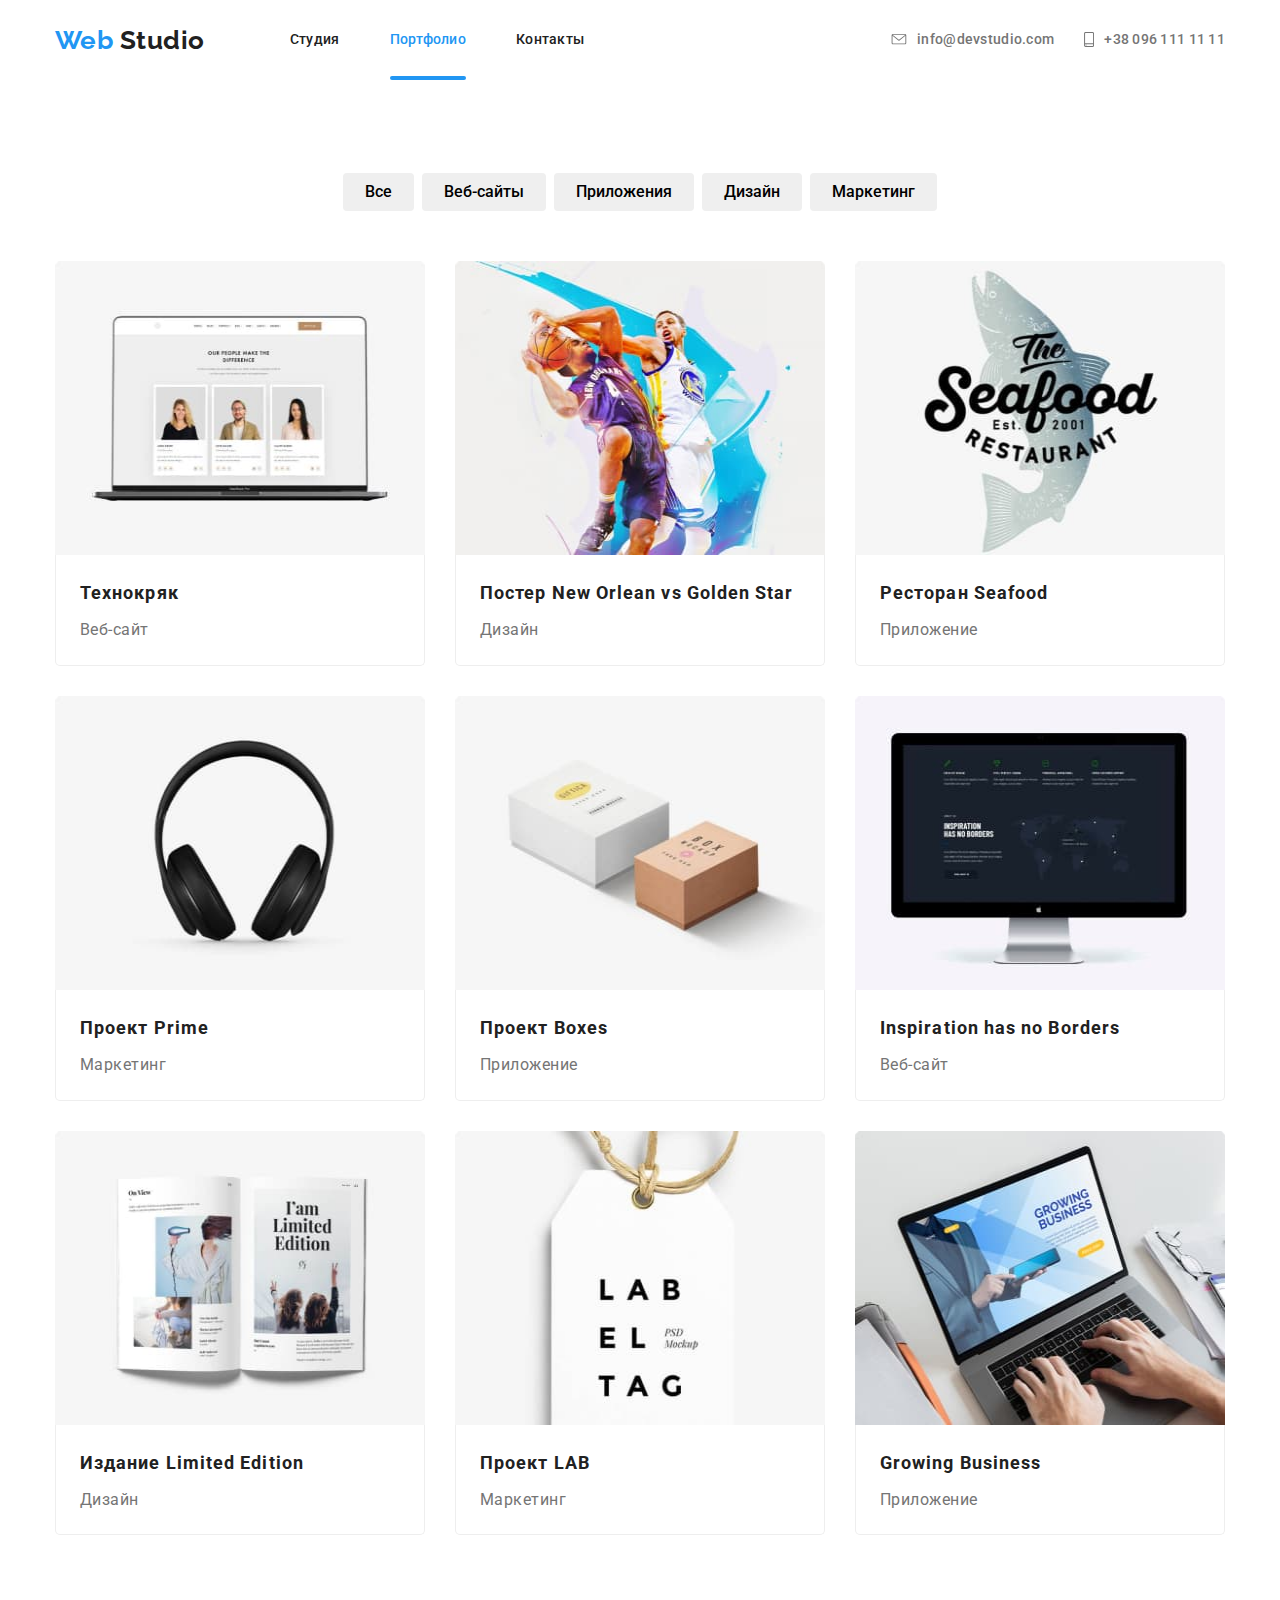
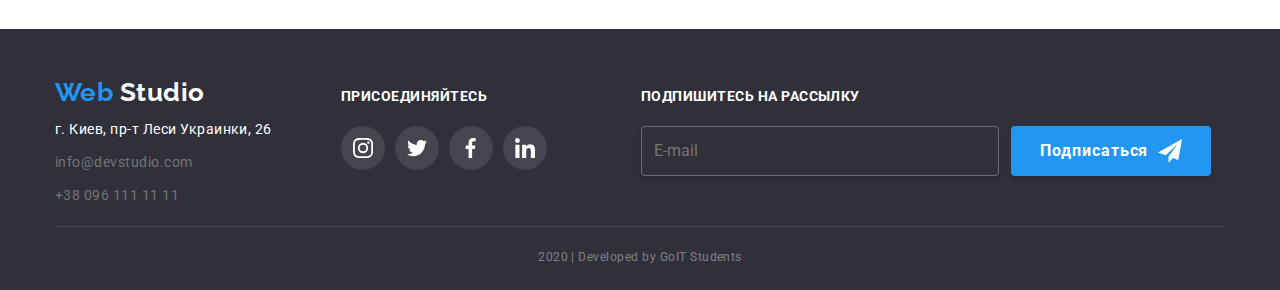
==== commit eee0abc2: "Добавлено в Сасс портфолио" ====
--- a/portfolio.html
+++ b/portfolio.html
@@ -185,7 +185,7 @@
             <h2 class="hidden">Адрес и контакты</h2>
             <section class="footer-flex">
                 <div class="footer-flex-block">
-                    <a href="./index.html" class="footer-logo"><span class="first-name-logo">Web</span><span class="last-name-logo"> Studio</span></a>
+                    <a href="./index.html" class="footer-logo"><span class="first-name">Web</span><span class="last-name footer"> Studio</span></a>
                     <address class="contacts">
                         <p>г. Киев, пр-т Леси Украинки, 26</p>
                         <ul>
--- a/css/main.min.css
+++ b/css/main.min.css
@@ -1,2 +1,2 @@
-body{color:#212121;background-color:#fff;font-family:Roboto,sans-serif;letter-spacing:0.03em;font-style:normal;font-weight:400}img{display:block;max-width:100%;height:auto}.visually-hidden{position:absolute;width:1px;height:1px;margin:-1px;border:0;padding:0;clip:rect(0 0 0 0);overflow:hidden}.logo,.join,.team p,.team .title,.contacts>p{padding:0;margin:0}.container{margin-left:auto;margin-right:auto;width:1200px;padding-left:15px;padding-right:15px}a{text-decoration:none}li{list-style-type:none}h2,.advantages{text-align:center}.nav-logo{margin-right:85px}span.first-name,span.last-name{color:#2196F3;font-family:Raleway,sans-serif;font-weight:700;font-size:26px;line-height:1.18}span.last-name{color:#212121}.nav{display:-webkit-box;display:-ms-flexbox;display:flex;-webkit-box-align:center;-ms-flex-align:center;align-items:center}.nav-link{display:-webkit-box;display:-ms-flexbox;display:flex;padding:0;margin:0}.nav-link .item+.item{margin-left:50px}.nav-link .title{display:inline-block;padding-top:32px;padding-bottom:32px;margin-bottom:0px;color:inherit;font-weight:500;font-size:14px;line-height:1.14;letter-spacing:0.02em;-webkit-transition:color 250ms cubic-bezier(0.4, 0, 0.2, 1);transition:color 250ms cubic-bezier(0.4, 0, 0.2, 1)}.nav-link .title:hover,.nav-link .title:focus{color:#2196F3}.nav-link .current{position:relative;color:#2196F3}.nav-link .current::after{content:'';position:absolute;bottom:0;left:0;width:100%;height:4px;background-color:#2196F3;border-radius:2px}.header-porfolio{border-bottom:1px solid var(--header-line-color)}.nav-contacts{display:-webkit-box;display:-ms-flexbox;display:flex;padding:0;margin:0;margin-left:auto;-webkit-box-align:center;-ms-flex-align:center;align-items:center;color:inherit;font-weight:500;font-size:14px;line-height:1.14;letter-spacing:0.02em}.nav-contacts .item+.item{display:-webkit-box;display:-ms-flexbox;display:flex;margin-left:30px;-webkit-box-align:center;-ms-flex-align:center;align-items:center}.nav-contacts .item-link{display:-webkit-box;display:-ms-flexbox;display:flex;-webkit-box-align:center;-ms-flex-align:center;align-items:center;color:#757575;-webkit-transition:color 250ms cubic-bezier(0.4, 0, 0.2, 1);transition:color 250ms cubic-bezier(0.4, 0, 0.2, 1)}.item-icon{margin-right:10px}.item-icon.mail{display:-webkit-box;display:-ms-flexbox;display:flex;width:16px;height:11px;-webkit-transition:fill 250ms cubic-bezier(0.4, 0, 0.2, 1);transition:fill 250ms cubic-bezier(0.4, 0, 0.2, 1);fill:#757575}.item-icon.phone{display:-webkit-box;display:-ms-flexbox;display:flex;width:10px;height:15px;-webkit-transition:fill 250ms cubic-bezier(0.4, 0, 0.2, 1);transition:fill 250ms cubic-bezier(0.4, 0, 0.2, 1);fill:#757575}.nav-contacts .item-link:hover,.nav-contacts .item-link:focus{color:#2196F3;fill:#2196F3}.nav-contacts .item-link:hover>.mail,.nav-contacts .item-link:focus>.mail{fill:#2196F3}.nav-contacts .item-link:hover>.phone,.nav-contacts .item-link:focus>.phone{fill:#2196F3}.hero{padding-top:200px;padding-bottom:200px;margin-left:auto;margin-right:auto;text-align:center;background-image:-webkit-gradient(linear, left top, left bottom, from(rgba(47,48,58,0.8)), to(rgba(47,48,58,0.8))),url(../images/Hero.jpg);background-image:linear-gradient(rgba(47,48,58,0.8), rgba(47,48,58,0.8)),url(../images/Hero.jpg);background-repeat:no-repeat;background-position:center;max-width:1600px;height:600px}.hero .title{margin:0;margin-bottom:38px;margin-left:auto;margin-right:auto;width:646px;-ms-flex-line-pack:center;align-content:center;color:#fff;font-weight:900;font-size:44px;line-height:1.36;letter-spacing:0.06em;text-transform:uppercase}.hero .link{display:inline-block;margin-bottom:0px;padding:10px 32px;cursor:pointer;background-color:#2196F3;border-radius:4px;color:#fff;font-weight:700;font-size:16px;line-height:1.88;letter-spacing:0.06em;min-width:200px;border:none}.backdrop{position:fixed;top:0;left:0;width:100%;height:100%;background-color:rgba(0,0,0,0.2);-webkit-transition:opacity 250ms cubic-bezier(0.4, 0, 0.2, 1);transition:opacity 250ms cubic-bezier(0.4, 0, 0.2, 1)}.backdrop.is-hidden{opacity:0;pointer-events:none}.backdrop.is-hidden.modal{-webkit-transform:translate(-50%, -50%) scale(1.1);transform:translate(-50%, -50%) scale(1.1)}.modal{position:relative;top:50%;left:50%;padding:40px;width:528px;background-color:#fff;border-radius:4px;-webkit-box-shadow:0px 2px 1px rgba(0,0,0,0.2),0px 1px 1px rgba(0,0,0,0.14),0px 1px 3px rgba(0,0,0,0.12);box-shadow:0px 2px 1px rgba(0,0,0,0.2),0px 1px 1px rgba(0,0,0,0.14),0px 1px 3px rgba(0,0,0,0.12);text-align:center;-webkit-transform:translate(-50%, -50%) scale(1);transform:translate(-50%, -50%) scale(1);-webkit-transition:-webkit-transform 250ms cubic-bezier(0.4, 0, 0.2, 1);transition:-webkit-transform 250ms cubic-bezier(0.4, 0, 0.2, 1);transition:transform 250ms cubic-bezier(0.4, 0, 0.2, 1);transition:transform 250ms cubic-bezier(0.4, 0, 0.2, 1), -webkit-transform 250ms cubic-bezier(0.4, 0, 0.2, 1)}.modal-button{position:absolute;top:0;right:0;-webkit-transform:translate(30%, -30%);transform:translate(30%, -30%);display:-webkit-box;display:-ms-flexbox;display:flex;width:30px;height:30px;background-color:#fff;border-radius:50%;-webkit-box-pack:center;-ms-flex-pack:center;justify-content:center;-webkit-box-align:center;-ms-flex-align:center;align-items:center;outline:none;border:none;-webkit-box-shadow:0px 2px 1px rgba(0,0,0,0.2),0px 1px 1px rgba(0,0,0,0.14),0px 1px 3px rgba(0,0,0,0.12);box-shadow:0px 2px 1px rgba(0,0,0,0.2),0px 1px 1px rgba(0,0,0,0.14),0px 1px 3px rgba(0,0,0,0.12);cursor:pointer}.modal-close{display:-webkit-box;display:-ms-flexbox;display:flex;width:11px;height:11px}.form-call{display:block;font-size:20px;line-height:23px}.form-list{margin:0;padding:0}.form-list__item{margin-top:28px;display:block}.form-list__item.first{margin-top:30px}.form-list__item-text{position:absolute;top:50%;left:42px;-webkit-transform:translateY(-50%);transform:translateY(-50%);-webkit-transition:-webkit-transform 250ms cubic-bezier(0.4, 0, 0.2, 1);transition:-webkit-transform 250ms cubic-bezier(0.4, 0, 0.2, 1);transition:transform 250ms cubic-bezier(0.4, 0, 0.2, 1);transition:transform 250ms cubic-bezier(0.4, 0, 0.2, 1), -webkit-transform 250ms cubic-bezier(0.4, 0, 0.2, 1)}.form-list__item-colomn{padding-left:42px;width:100%;height:40px;border:1px solid rgba(33,33,33,0.2);border-radius:4px;outline:none}.form-list__item-colomn.comments{resize:none;display:block;padding:12px 16px;width:100%;height:120px}.form-list__item-label{position:relative;font-size:14px;line-height:1.14;letter-spacing:0.01em;color:#757575;outline:none}.form-list__item-label:focus-within>.form-list__item-image{fill:#2196F3}.form-list__item-label:focus-within>.form-list__item-colomn{border-color:#2196F3}.form-list__item-label:focus-within>.form-list__item-text,.form-list__item-label .form-list__item-colomn:not(:placeholder-shown)+.form-list__item-text{-webkit-transform:translate(-26px, -36px);transform:translate(-26px, -36px);font-size:12px;color:#2196F3}.form-list__item-label:focus-within>.comments-text,.form-list__item-label textarea:not(:placeholder-shown)+.comments-text{-webkit-transform:translateY(-28px);transform:translateY(-28px);font-size:12px;color:#2196F3}textarea,input{-webkit-transition:border-color 250ms cubic-bezier(0.4, 0, 0.2, 1);transition:border-color 250ms cubic-bezier(0.4, 0, 0.2, 1)}.comments-text{position:absolute;top:12px;left:16px;-webkit-transition:-webkit-transform 250ms cubic-bezier(0.4, 0, 0.2, 1);transition:-webkit-transform 250ms cubic-bezier(0.4, 0, 0.2, 1);transition:transform 250ms cubic-bezier(0.4, 0, 0.2, 1);transition:transform 250ms cubic-bezier(0.4, 0, 0.2, 1), -webkit-transform 250ms cubic-bezier(0.4, 0, 0.2, 1)}.form-mailing{margin-top:20px}.form-mailing__label{display:-webkit-inline-box;display:-ms-inline-flexbox;display:inline-flex;-webkit-box-align:center;-ms-flex-align:center;align-items:center;-webkit-box-pack:center;-ms-flex-pack:center;justify-content:center}.form-mailing__label-link{color:#2196F3;-webkit-text-decoration-line:underline;text-decoration-line:underline}.form-mailing__label-confirm{margin:0;padding:0;font-size:14px;line-height:1.71;color:#757575}.form-list__item-image{position:absolute;width:18px;height:18px;top:50%;left:16px;-webkit-transform:translateY(-50%);transform:translateY(-50%)}.checkbox{margin-right:9px;position:absolute;width:1px;height:1px;margin:-1px}.checkbox-icon{display:block;margin-right:8px;width:15px;height:15px;border:2px solid #212121;border-radius:4px;-webkit-transition:opacity 250ms cubic-bezier(0.4, 0, 0.2, 1);transition:opacity 250ms cubic-bezier(0.4, 0, 0.2, 1)}.checkbox:checked+.checkbox-icon{background-color:#2196F3;background-image:url(../images/icon-check.svg);background-size:contain;background-origin:border-box;border-color:#2196F3}.button-send{display:inline-block;margin-top:30px;width:200px;height:50px;font-size:16px;line-height:1.87;font-weight:700;letter-spacing:0.06em;color:#fff;background:#2196F3;-webkit-box-shadow:0px 4px 4px rgba(0,0,0,0.15);box-shadow:0px 4px 4px rgba(0,0,0,0.15);border-radius:4px;border:none;cursor:pointer}.advantages{padding:0;margin:0;display:-webkit-box;display:-ms-flexbox;display:flex;padding-top:94px;padding-bottom:94px;-webkit-box-align:center;-ms-flex-align:center;align-items:center;text-align:center}.advantages-background{display:-webkit-box;display:-ms-flexbox;display:flex;margin-bottom:30px;width:270px;height:120px;background-color:#F5F4FA;border-radius:4px;-webkit-box-pack:center;-ms-flex-pack:center;justify-content:center;-webkit-box-align:center;-ms-flex-align:center;align-items:center}.advantages-sprite{display:-webkit-box;display:-ms-flexbox;display:flex;width:70px;height:70px}.advantages-title{font-weight:700;font-size:14px;line-height:1.14;text-transform:uppercase;margin:0;margin-bottom:10px;height:16px}.advantages-description{margin:0;color:#757575;max-width:270px;font-size:14px;line-height:1.7;margin-bottom:0px;height:75px}.advantages-element,.benefit-item{text-align:left;margin-right:30px}.advantages-element:last-child,.benefit-item:last-child{margin-right:0px}.benefit-item{position:relative}.employment{padding-top:94px;padding-bottom:94px;margin-bottom:94px}.employment-section{padding-top:94px;padding-bottom:94px;border-top:1px solid #ECECEC}.title-section{margin:0;margin-bottom:50px;margin-left:auto;margin-right:auto;font-weight:700;font-size:36px;line-height:1.17;text-align:center}.benefit{display:-webkit-box;display:-ms-flexbox;display:flex;padding:0;margin:0}.benefit-item img{display:block;margin-bottom:0px;border-radius:4px;height:294px}.benefit-item .capabilities{padding:0;margin:0;position:absolute;bottom:0;display:block;padding:27px 80px;width:370px;color:#fff;font-weight:700;font-size:14px;line-height:1.14;height:70px;text-align:center;text-transform:uppercase;background-color:rgba(47,48,58,0.8);border-radius:0px 0px 4px 4px}.team{background-color:#F5F4FA}.team-flex{margin:0;padding:0;display:-webkit-box;display:-ms-flexbox;display:flex}.team-flex .title{font-weight:500;font-size:16px;line-height:1.19;text-align:center;margin-bottom:10px}.team-flex-photo{margin-bottom:30px;display:block;height:260px}.employment-team{padding-top:94px;padding-bottom:94px}.team-flex-item{width:calc((100% - 90px) / 4);margin-right:30px;background-color:#fff;-webkit-box-shadow:0px 2px 1px rgba(0,0,0,0.2),0px 1px 1px rgba(0,0,0,0.14),0px 1px 3px rgba(0,0,0,0.12);box-shadow:0px 2px 1px rgba(0,0,0,0.2),0px 1px 1px rgba(0,0,0,0.14),0px 1px 3px rgba(0,0,0,0.12);border-radius:4px;padding-bottom:24px;overflow:hidden}.team-flex-item:last-child{margin-right:0px}.team-flex-item p{color:#757575;font-size:16px;line-height:1.19;text-align:center;margin-bottom:16px}.social-links{display:-webkit-box;display:-ms-flexbox;display:flex;margin-right:auto;margin-left:auto;width:206px;height:44px;padding:0}.social-links .link{display:-webkit-box;display:-ms-flexbox;display:flex;-webkit-box-align:center;-ms-flex-align:center;align-items:center;width:44px;height:44px;border-radius:50%;background-size:20px;background-repeat:no-repeat;background-position:center;-webkit-transition:background-color 250ms cubic-bezier(0.4, 0, 0.2, 1);transition:background-color 250ms cubic-bezier(0.4, 0, 0.2, 1)}.social-links .link:hover>.link-icon,.social-links .link:focus>.link-icon{fill:#fff}.social-links .link:hover,.social-links .link:focus{background-color:#2196F3}.social-links>li{margin-right:10px}.social-links>li:last-child{margin-right:0px}.social-links .link-icon{display:inline-block;fill:#AFB1B8;-webkit-transition:fill 250ms cubic-bezier(0.4, 0, 0.2, 1);transition:fill 250ms cubic-bezier(0.4, 0, 0.2, 1)}.employment-partners{padding-top:94px;padding-bottom:94px}.partners{margin:0;padding:0;display:-webkit-box;display:-ms-flexbox;display:flex;-webkit-box-pack:justify;-ms-flex-pack:justify;justify-content:space-between}.partners-image{display:-webkit-box;display:-ms-flexbox;display:flex}.partners-logo{display:block;fill:#AFB1B8;-webkit-transition:fill 250ms cubic-bezier(0.4, 0, 0.2, 1);transition:fill 250ms cubic-bezier(0.4, 0, 0.2, 1)}.partners-link{display:-webkit-box;display:-ms-flexbox;display:flex;width:170px;height:90px;border:1px solid #AFB1B8;border-radius:4px;-webkit-box-pack:center;-ms-flex-pack:center;justify-content:center;-webkit-box-align:center;-ms-flex-align:center;align-items:center;-webkit-transition:border 250ms cubic-bezier(0.4, 0, 0.2, 1);transition:border 250ms cubic-bezier(0.4, 0, 0.2, 1)}.partners-link:hover,.partners-link:focus{border:1px solid #2196F3}.partners-link:hover>.partners-logo,.partners-link:focus>.partners-logo{fill:#2196F3}
+body{color:#212121;background-color:#fff;font-family:Roboto,sans-serif;letter-spacing:0.03em;font-style:normal;font-weight:400}img{display:block;max-width:100%;height:auto}.visually-hidden{position:absolute;width:1px;height:1px;margin:-1px;border:0;padding:0;clip:rect(0 0 0 0);overflow:hidden}.logo,.join,.team p,.team .title,.contacts>p{padding:0;margin:0}.container{margin-left:auto;margin-right:auto;width:1200px;padding-left:15px;padding-right:15px}a{text-decoration:none}li{list-style-type:none}h2,.advantages{text-align:center}.hidden{display:none;padding:0;margin:0;text-align:center}.nav-logo{margin-right:85px}span.first-name,span.last-name{color:#2196F3;font-family:Raleway,sans-serif;font-weight:700;font-size:26px;line-height:1.18}span.last-name{color:#212121}span.last-name.footer{color:#fff}.nav{display:-webkit-box;display:-ms-flexbox;display:flex;-webkit-box-align:center;-ms-flex-align:center;align-items:center}.nav-link{display:-webkit-box;display:-ms-flexbox;display:flex;padding:0;margin:0}.nav-link .item+.item{margin-left:50px}.nav-link .title{display:inline-block;padding-top:32px;padding-bottom:32px;margin-bottom:0px;color:inherit;font-weight:500;font-size:14px;line-height:1.14;letter-spacing:0.02em;-webkit-transition:color 250ms cubic-bezier(0.4, 0, 0.2, 1);transition:color 250ms cubic-bezier(0.4, 0, 0.2, 1)}.nav-link .title:hover,.nav-link .title:focus{color:#2196F3}.nav-link .current{position:relative;color:#2196F3}.nav-link .current::after{content:'';position:absolute;bottom:0;left:0;width:100%;height:4px;background-color:#2196F3;border-radius:2px}.header-porfolio{border-bottom:1px solid var(--header-line-color)}.nav-contacts{display:-webkit-box;display:-ms-flexbox;display:flex;padding:0;margin:0;margin-left:auto;-webkit-box-align:center;-ms-flex-align:center;align-items:center;color:inherit;font-weight:500;font-size:14px;line-height:1.14;letter-spacing:0.02em}.nav-contacts .item+.item{display:-webkit-box;display:-ms-flexbox;display:flex;margin-left:30px;-webkit-box-align:center;-ms-flex-align:center;align-items:center}.nav-contacts .item-link{display:-webkit-box;display:-ms-flexbox;display:flex;-webkit-box-align:center;-ms-flex-align:center;align-items:center;color:#757575;-webkit-transition:color 250ms cubic-bezier(0.4, 0, 0.2, 1);transition:color 250ms cubic-bezier(0.4, 0, 0.2, 1)}.item-icon{margin-right:10px}.item-icon.mail{display:-webkit-box;display:-ms-flexbox;display:flex;width:16px;height:11px;-webkit-transition:fill 250ms cubic-bezier(0.4, 0, 0.2, 1);transition:fill 250ms cubic-bezier(0.4, 0, 0.2, 1);fill:#757575}.item-icon.phone{display:-webkit-box;display:-ms-flexbox;display:flex;width:10px;height:15px;-webkit-transition:fill 250ms cubic-bezier(0.4, 0, 0.2, 1);transition:fill 250ms cubic-bezier(0.4, 0, 0.2, 1);fill:#757575}.nav-contacts .item-link:hover,.nav-contacts .item-link:focus{color:#2196F3;fill:#2196F3}.nav-contacts .item-link:hover>.mail,.nav-contacts .item-link:focus>.mail{fill:#2196F3}.nav-contacts .item-link:hover>.phone,.nav-contacts .item-link:focus>.phone{fill:#2196F3}.hero{padding-top:200px;padding-bottom:200px;margin-left:auto;margin-right:auto;text-align:center;background-image:-webkit-gradient(linear, left top, left bottom, from(rgba(47,48,58,0.8)), to(rgba(47,48,58,0.8))),url(../images/Hero.jpg);background-image:linear-gradient(rgba(47,48,58,0.8), rgba(47,48,58,0.8)),url(../images/Hero.jpg);background-repeat:no-repeat;background-position:center;max-width:1600px;height:600px}.hero .title{margin:0;margin-bottom:38px;margin-left:auto;margin-right:auto;width:646px;-ms-flex-line-pack:center;align-content:center;color:#fff;font-weight:900;font-size:44px;line-height:1.36;letter-spacing:0.06em;text-transform:uppercase}.hero .link{display:inline-block;margin-bottom:0px;padding:10px 32px;cursor:pointer;background-color:#2196F3;border-radius:4px;color:#fff;font-weight:700;font-size:16px;line-height:1.88;letter-spacing:0.06em;min-width:200px;border:none}.backdrop{position:fixed;top:0;left:0;width:100%;height:100%;background-color:rgba(0,0,0,0.2);-webkit-transition:opacity 250ms cubic-bezier(0.4, 0, 0.2, 1);transition:opacity 250ms cubic-bezier(0.4, 0, 0.2, 1)}.backdrop.is-hidden{opacity:0;pointer-events:none}.backdrop.is-hidden.modal{-webkit-transform:translate(-50%, -50%) scale(1.1);transform:translate(-50%, -50%) scale(1.1)}.modal{position:relative;top:50%;left:50%;padding:40px;width:528px;background-color:#fff;border-radius:4px;-webkit-box-shadow:0px 2px 1px rgba(0,0,0,0.2),0px 1px 1px rgba(0,0,0,0.14),0px 1px 3px rgba(0,0,0,0.12);box-shadow:0px 2px 1px rgba(0,0,0,0.2),0px 1px 1px rgba(0,0,0,0.14),0px 1px 3px rgba(0,0,0,0.12);text-align:center;-webkit-transform:translate(-50%, -50%) scale(1);transform:translate(-50%, -50%) scale(1);-webkit-transition:-webkit-transform 250ms cubic-bezier(0.4, 0, 0.2, 1);transition:-webkit-transform 250ms cubic-bezier(0.4, 0, 0.2, 1);transition:transform 250ms cubic-bezier(0.4, 0, 0.2, 1);transition:transform 250ms cubic-bezier(0.4, 0, 0.2, 1), -webkit-transform 250ms cubic-bezier(0.4, 0, 0.2, 1)}.modal-button{position:absolute;top:0;right:0;-webkit-transform:translate(30%, -30%);transform:translate(30%, -30%);display:-webkit-box;display:-ms-flexbox;display:flex;width:30px;height:30px;background-color:#fff;border-radius:50%;-webkit-box-pack:center;-ms-flex-pack:center;justify-content:center;-webkit-box-align:center;-ms-flex-align:center;align-items:center;outline:none;border:none;-webkit-box-shadow:0px 2px 1px rgba(0,0,0,0.2),0px 1px 1px rgba(0,0,0,0.14),0px 1px 3px rgba(0,0,0,0.12);box-shadow:0px 2px 1px rgba(0,0,0,0.2),0px 1px 1px rgba(0,0,0,0.14),0px 1px 3px rgba(0,0,0,0.12);cursor:pointer}.modal-close{display:-webkit-box;display:-ms-flexbox;display:flex;width:11px;height:11px}.form-call{display:block;font-size:20px;line-height:23px}.form-list{margin:0;padding:0}.form-list__item{margin-top:28px;display:block}.form-list__item.first{margin-top:30px}.form-list__item-text{position:absolute;top:50%;left:42px;-webkit-transform:translateY(-50%);transform:translateY(-50%);-webkit-transition:-webkit-transform 250ms cubic-bezier(0.4, 0, 0.2, 1);transition:-webkit-transform 250ms cubic-bezier(0.4, 0, 0.2, 1);transition:transform 250ms cubic-bezier(0.4, 0, 0.2, 1);transition:transform 250ms cubic-bezier(0.4, 0, 0.2, 1), -webkit-transform 250ms cubic-bezier(0.4, 0, 0.2, 1)}.form-list__item-colomn{padding-left:42px;width:100%;height:40px;border:1px solid rgba(33,33,33,0.2);border-radius:4px;outline:none}.form-list__item-colomn.comments{resize:none;display:block;padding:12px 16px;width:100%;height:120px}.form-list__item-label{position:relative;font-size:14px;line-height:1.14;letter-spacing:0.01em;color:#757575;outline:none}.form-list__item-label:focus-within>.form-list__item-image{fill:#2196F3}.form-list__item-label:focus-within>.form-list__item-colomn{border-color:#2196F3}.form-list__item-label:focus-within>.form-list__item-text,.form-list__item-label .form-list__item-colomn:not(:placeholder-shown)+.form-list__item-text{-webkit-transform:translate(-26px, -36px);transform:translate(-26px, -36px);font-size:12px;color:#2196F3}.form-list__item-label:focus-within>.comments-text,.form-list__item-label textarea:not(:placeholder-shown)+.comments-text{-webkit-transform:translateY(-28px);transform:translateY(-28px);font-size:12px;color:#2196F3}textarea,input{-webkit-transition:border-color 250ms cubic-bezier(0.4, 0, 0.2, 1);transition:border-color 250ms cubic-bezier(0.4, 0, 0.2, 1)}.comments-text{position:absolute;top:12px;left:16px;-webkit-transition:-webkit-transform 250ms cubic-bezier(0.4, 0, 0.2, 1);transition:-webkit-transform 250ms cubic-bezier(0.4, 0, 0.2, 1);transition:transform 250ms cubic-bezier(0.4, 0, 0.2, 1);transition:transform 250ms cubic-bezier(0.4, 0, 0.2, 1), -webkit-transform 250ms cubic-bezier(0.4, 0, 0.2, 1)}.form-mailing{margin-top:20px}.form-mailing__label{display:-webkit-inline-box;display:-ms-inline-flexbox;display:inline-flex;-webkit-box-align:center;-ms-flex-align:center;align-items:center;-webkit-box-pack:center;-ms-flex-pack:center;justify-content:center}.form-mailing__label-link{color:#2196F3;-webkit-text-decoration-line:underline;text-decoration-line:underline}.form-mailing__label-confirm{margin:0;padding:0;font-size:14px;line-height:1.71;color:#757575}.form-list__item-image{position:absolute;width:18px;height:18px;top:50%;left:16px;-webkit-transform:translateY(-50%);transform:translateY(-50%)}.checkbox{margin-right:9px;position:absolute;width:1px;height:1px;margin:-1px}.checkbox-icon{display:block;margin-right:8px;width:15px;height:15px;border:2px solid #212121;border-radius:4px;-webkit-transition:opacity 250ms cubic-bezier(0.4, 0, 0.2, 1);transition:opacity 250ms cubic-bezier(0.4, 0, 0.2, 1)}.checkbox:checked+.checkbox-icon{background-color:#2196F3;background-image:url(../images/icon-check.svg);background-size:contain;background-origin:border-box;border-color:#2196F3}.button-send{display:inline-block;margin-top:30px;width:200px;height:50px;font-size:16px;line-height:1.87;font-weight:700;letter-spacing:0.06em;color:#fff;background:#2196F3;-webkit-box-shadow:0px 4px 4px rgba(0,0,0,0.15);box-shadow:0px 4px 4px rgba(0,0,0,0.15);border-radius:4px;border:none;cursor:pointer}.advantages{padding:0;margin:0;display:-webkit-box;display:-ms-flexbox;display:flex;padding-top:94px;padding-bottom:94px;-webkit-box-align:center;-ms-flex-align:center;align-items:center;text-align:center}.advantages-background{display:-webkit-box;display:-ms-flexbox;display:flex;margin-bottom:30px;width:270px;height:120px;background-color:#F5F4FA;border-radius:4px;-webkit-box-pack:center;-ms-flex-pack:center;justify-content:center;-webkit-box-align:center;-ms-flex-align:center;align-items:center}.advantages-sprite{display:-webkit-box;display:-ms-flexbox;display:flex;width:70px;height:70px}.advantages-title{font-weight:700;font-size:14px;line-height:1.14;text-transform:uppercase;margin:0;margin-bottom:10px;height:16px}.advantages-description{margin:0;color:#757575;max-width:270px;font-size:14px;line-height:1.7;margin-bottom:0px;height:75px}.advantages-element,.benefit-item{text-align:left;margin-right:30px}.advantages-element:last-child,.benefit-item:last-child{margin-right:0px}.benefit-item{position:relative}.employment{padding-top:94px;padding-bottom:94px;margin-bottom:94px}.employment-section{padding-top:94px;padding-bottom:94px;border-top:1px solid #ECECEC}.title-section{margin:0;margin-bottom:50px;margin-left:auto;margin-right:auto;font-weight:700;font-size:36px;line-height:1.17;text-align:center}.benefit{display:-webkit-box;display:-ms-flexbox;display:flex;padding:0;margin:0}.benefit-item img{display:block;margin-bottom:0px;border-radius:4px;height:294px}.benefit-item .capabilities{padding:0;margin:0;position:absolute;bottom:0;display:block;padding:27px 80px;width:370px;color:#fff;font-weight:700;font-size:14px;line-height:1.14;height:70px;text-align:center;text-transform:uppercase;background-color:rgba(47,48,58,0.8);border-radius:0px 0px 4px 4px}.team{background-color:#F5F4FA}.team-flex{margin:0;padding:0;display:-webkit-box;display:-ms-flexbox;display:flex}.team-flex .title{font-weight:500;font-size:16px;line-height:1.19;text-align:center;margin-bottom:10px}.team-flex-photo{margin-bottom:30px;display:block;height:260px}.employment-team{padding-top:94px;padding-bottom:94px}.team-flex-item{width:calc((100% - 90px) / 4);margin-right:30px;background-color:#fff;-webkit-box-shadow:0px 2px 1px rgba(0,0,0,0.2),0px 1px 1px rgba(0,0,0,0.14),0px 1px 3px rgba(0,0,0,0.12);box-shadow:0px 2px 1px rgba(0,0,0,0.2),0px 1px 1px rgba(0,0,0,0.14),0px 1px 3px rgba(0,0,0,0.12);border-radius:4px;padding-bottom:24px;overflow:hidden}.team-flex-item:last-child{margin-right:0px}.team-flex-item p{color:#757575;font-size:16px;line-height:1.19;text-align:center;margin-bottom:16px}.social-links{display:-webkit-box;display:-ms-flexbox;display:flex;margin-right:auto;margin-left:auto;width:206px;height:44px;padding:0}.social-links .link{display:-webkit-box;display:-ms-flexbox;display:flex;-webkit-box-align:center;-ms-flex-align:center;align-items:center;width:44px;height:44px;border-radius:50%;background-size:20px;background-repeat:no-repeat;background-position:center;-webkit-transition:background-color 250ms cubic-bezier(0.4, 0, 0.2, 1);transition:background-color 250ms cubic-bezier(0.4, 0, 0.2, 1)}.social-links .link:hover>.link-icon,.social-links .link:focus>.link-icon{fill:#fff}.social-links .link:hover,.social-links .link:focus{background-color:#2196F3}.social-links>li{margin-right:10px}.social-links>li:last-child{margin-right:0px}.social-links .link-icon{display:inline-block;fill:#AFB1B8;-webkit-transition:fill 250ms cubic-bezier(0.4, 0, 0.2, 1);transition:fill 250ms cubic-bezier(0.4, 0, 0.2, 1)}.employment-partners{padding-top:94px;padding-bottom:94px}.partners{margin:0;padding:0;display:-webkit-box;display:-ms-flexbox;display:flex;-webkit-box-pack:justify;-ms-flex-pack:justify;justify-content:space-between}.partners-image{display:-webkit-box;display:-ms-flexbox;display:flex}.partners-logo{display:block;fill:#AFB1B8;-webkit-transition:fill 250ms cubic-bezier(0.4, 0, 0.2, 1);transition:fill 250ms cubic-bezier(0.4, 0, 0.2, 1)}.partners-link{display:-webkit-box;display:-ms-flexbox;display:flex;width:170px;height:90px;border:1px solid #AFB1B8;border-radius:4px;-webkit-box-pack:center;-ms-flex-pack:center;justify-content:center;-webkit-box-align:center;-ms-flex-align:center;align-items:center;-webkit-transition:border 250ms cubic-bezier(0.4, 0, 0.2, 1);transition:border 250ms cubic-bezier(0.4, 0, 0.2, 1)}.partners-link:hover,.partners-link:focus{border:1px solid #2196F3}.partners-link:hover>.partners-logo,.partners-link:focus>.partners-logo{fill:#2196F3}.filtres{padding-top:93px;padding-bottom:50px}.filtres-resources{display:-webkit-box;display:-ms-flexbox;display:flex;-webkit-box-pack:center;-ms-flex-pack:center;justify-content:center;margin:0;padding:0}.filtres-resources-button{margin-right:8px}.filtres-resources-button:last-child{margin-right:0px}.filtres-resources button{padding:6px 22px;font-weight:500;font-size:16px;line-height:1.63;text-align:center;border:none;border-radius:4px;-webkit-transition:color 250ms cubic-bezier(0.4, 0, 0.2, 1),background-color 250ms cubic-bezier(0.4, 0, 0.2, 1),-webkit-box-shadow 250ms cubic-bezier(0.4, 0, 0.2, 1);transition:color 250ms cubic-bezier(0.4, 0, 0.2, 1),background-color 250ms cubic-bezier(0.4, 0, 0.2, 1),-webkit-box-shadow 250ms cubic-bezier(0.4, 0, 0.2, 1);transition:color 250ms cubic-bezier(0.4, 0, 0.2, 1),background-color 250ms cubic-bezier(0.4, 0, 0.2, 1),box-shadow 250ms cubic-bezier(0.4, 0, 0.2, 1);transition:color 250ms cubic-bezier(0.4, 0, 0.2, 1),background-color 250ms cubic-bezier(0.4, 0, 0.2, 1),box-shadow 250ms cubic-bezier(0.4, 0, 0.2, 1),-webkit-box-shadow 250ms cubic-bezier(0.4, 0, 0.2, 1)}.filtres-resources button:hover,.filtres-resources button:focus{color:#fff;background-color:#2196F3;-webkit-box-shadow:0px 2px 2px rgba(0,0,0,0.12),0px 1px 2px rgba(0,0,0,0.08),0px 3px 1px rgba(0,0,0,0.1);box-shadow:0px 2px 2px rgba(0,0,0,0.12),0px 1px 2px rgba(0,0,0,0.08),0px 3px 1px rgba(0,0,0,0.1)}.works{padding-bottom:94px}.portfolio{display:-webkit-box;display:-ms-flexbox;display:flex;-ms-flex-wrap:wrap;flex-wrap:wrap;padding:0;margin:0}.portfolio img{margin-bottom:0px;height:294px}.portfolio-image{position:relative;display:-webkit-box;display:-ms-flexbox;display:flex;overflow:hidden}.portfolio .text{position:absolute;padding:0px 24px;margin:0;display:-webkit-box;display:-ms-flexbox;display:flex;-webkit-box-align:center;-ms-flex-align:center;align-items:center;color:#fff;background-color:rgba(33,150,243,0.9);width:370px;height:294px;font-size:18px;line-height:1.56;-webkit-transform:translate(0, 100%);transform:translate(0, 100%);-webkit-transition:-webkit-transform 250ms cubic-bezier(0.4, 0, 0.2, 1);transition:-webkit-transform 250ms cubic-bezier(0.4, 0, 0.2, 1);transition:transform 250ms cubic-bezier(0.4, 0, 0.2, 1);transition:transform 250ms cubic-bezier(0.4, 0, 0.2, 1), -webkit-transform 250ms cubic-bezier(0.4, 0, 0.2, 1)}.portfolio-links{width:calc((100% - 30px * 2) / 3);margin-right:30px;margin-top:30px}.portfolio-links:nth-child(3n){margin-right:0px}.portfolio-links:nth-child(-n+3){margin-top:0px}.portfolio-elements{border-top-right-radius:5px;border-top-left-radius:5px;overflow:hidden;-webkit-transition:-webkit-box-shadow 250ms 250ms cubic-bezier(0.4, 0, 0.2, 1);transition:-webkit-box-shadow 250ms 250ms cubic-bezier(0.4, 0, 0.2, 1);transition:box-shadow 250ms 250ms cubic-bezier(0.4, 0, 0.2, 1);transition:box-shadow 250ms 250ms cubic-bezier(0.4, 0, 0.2, 1), -webkit-box-shadow 250ms 250ms cubic-bezier(0.4, 0, 0.2, 1)}.portfolio-elements:hover,.portfolio-elements:focus{-webkit-box-shadow:1px 4px 6px rgba(0,0,0,0.16),0px 4px 4px rgba(0,0,0,0.06),0px 1px 1px rgba(0,0,0,0.12);box-shadow:1px 4px 6px rgba(0,0,0,0.16),0px 4px 4px rgba(0,0,0,0.06),0px 1px 1px rgba(0,0,0,0.12)}.portfolio-elements:hover .text,.portfolio-elements:focus .text{-webkit-transform:translate(0, 0);transform:translate(0, 0)}.portfolio-elements,.portfolio-elements>img{display:block;margin-right:0px}.portfolio-card{border:1px solid #EEEEEE;border-top:transparent;border-bottom-right-radius:5px;border-bottom-left-radius:5px;padding:20px 24px}.portfolio-card h2{color:#212121;font-weight:700;font-size:18px;line-height:2;letter-spacing:0.06em;text-align:left;margin:0;padding:0}.portfolio-card .product{color:#757575;font-size:16px;line-height:1.86;text-align:left;margin-top:4px;margin-bottom:0px}footer{background-color:#2F303A;padding-bottom:21px}.container-footer{margin-bottom:0px}.contacts>ul{padding:0;margin:0}.contacts>p{margin-bottom:9px;color:#fff;font-size:14px;line-height:1.71;font-style:normal}.contacts a{display:block;margin-top:0px;color:#757575;font-size:14px;line-height:1.71;font-style:normal}.contacts li:first-child{margin-bottom:9px}.footer-flex{display:-webkit-box;display:-ms-flexbox;display:flex;-webkit-box-align:baseline;-ms-flex-align:baseline;align-items:baseline}.footer-flex-block{margin-top:48px}.network{margin-left:69px}.footer-logo{display:block;margin-bottom:10px}.footer-links{margin-top:21px;fill:#fff}.footer-links .link{background-color:rgba(255,255,255,0.1)}.footer-links .link-icon{fill:#fff}.last-name-logo{color:#fff}.join{margin-bottom:0px;color:#fff;font-weight:700;font-size:14px;line-height:1.14;text-transform:uppercase;text-align:left}.subscribe{margin-top:57px;margin-left:94px}.subscribe-urge{color:#fff;font-size:14px;line-height:1.14;font-weight:700;text-transform:uppercase}.subscribe-form{display:-webkit-box;display:-ms-flexbox;display:flex;padding:0;margin-top:20px}.subscribe-form__field-input{padding-left:12px;width:358px;height:50px;color:rgba(255,255,255,0.6);font-size:16px;line-height:1.87;background-color:transparent;border:1px solid rgba(255,255,255,0.3);-webkit-box-shadow:0px 4px 4px rgba(0,0,0,0.15);box-shadow:0px 4px 4px rgba(0,0,0,0.15);border-radius:4px}.developers{color:rgba(255,255,255,0.4);font-size:12px;line-height:2;text-align:center;margin-top:18px;margin-bottom:0;padding-top:18px;border-top:1px solid rgba(255,255,255,0.1)}.submit{display:-webkit-box;display:-ms-flexbox;display:flex;-webkit-box-align:center;-ms-flex-align:center;align-items:center;padding-left:29px;margin-left:12px;width:200px;height:50px;font-weight:bold;font-size:16px;line-height:1.87;letter-spacing:0.06em;color:#fff;background-color:#2196F3;border:none;-webkit-box-shadow:0px 4px 4px rgba(0,0,0,0.15);box-shadow:0px 4px 4px rgba(0,0,0,0.15);border-radius:4px}.submit-svg{margin-left:10px;width:24px;height:24px}
 /*# sourceMappingURL=main.min.css.map */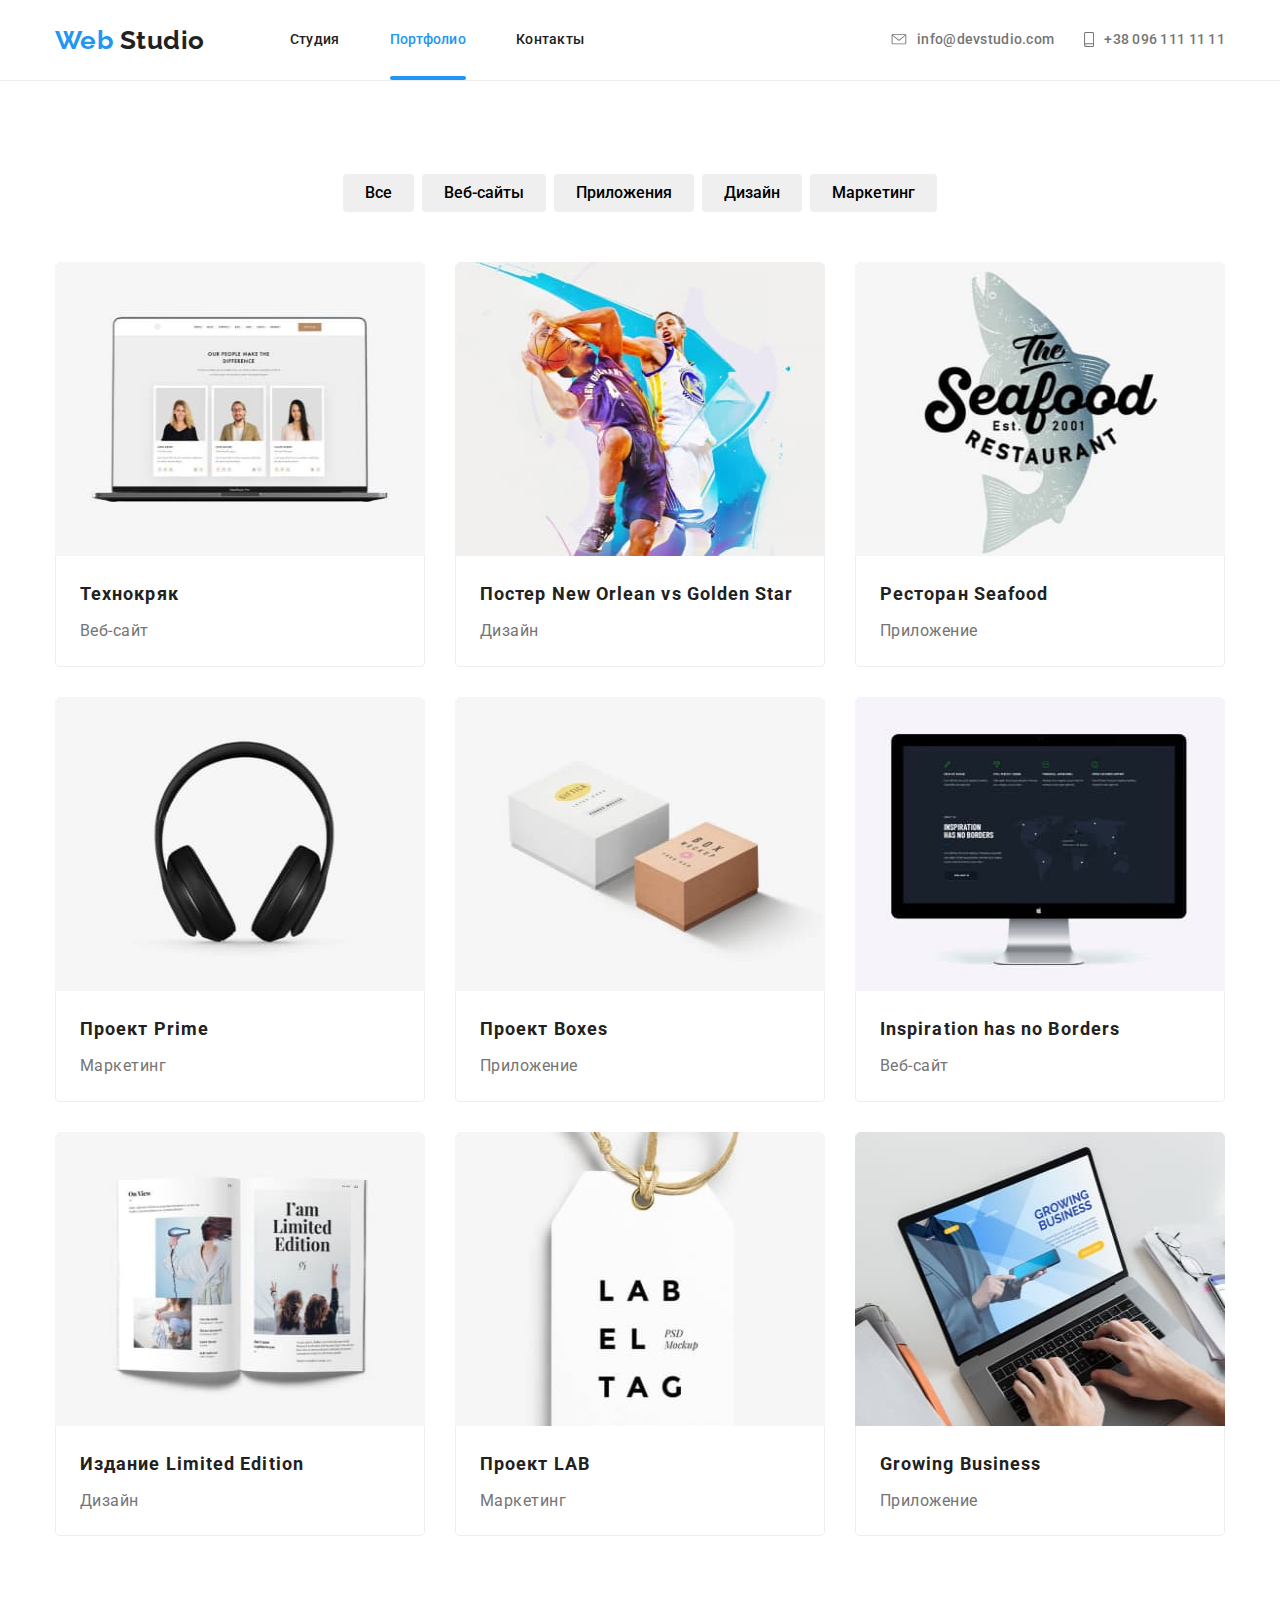
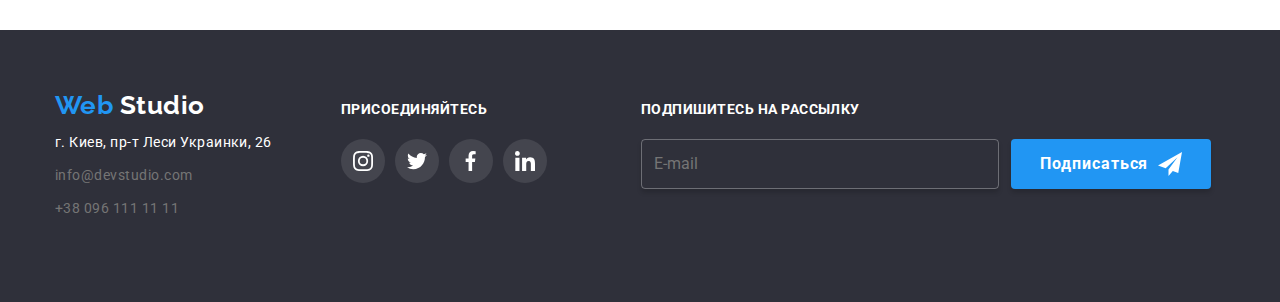
==== commit 8f0d9061: "готовое на проверку ментора" ====
--- a/portfolio.html
+++ b/portfolio.html
@@ -244,7 +244,6 @@
                 </div>
                 
             </section>
-            <p class="developers">2020 | Developed by GoIT Students</p>
         </div>
     </footer>
   
--- a/css/main.min.css
+++ b/css/main.min.css
@@ -1,2 +1,2 @@
-body{color:#212121;background-color:#fff;font-family:Roboto,sans-serif;letter-spacing:0.03em;font-style:normal;font-weight:400}img{display:block;max-width:100%;height:auto}.visually-hidden{position:absolute;width:1px;height:1px;margin:-1px;border:0;padding:0;clip:rect(0 0 0 0);overflow:hidden}.logo,.join,.team p,.team .title,.contacts>p{padding:0;margin:0}.container{margin-left:auto;margin-right:auto;width:1200px;padding-left:15px;padding-right:15px}a{text-decoration:none}li{list-style-type:none}h2,.advantages{text-align:center}.hidden{display:none;padding:0;margin:0;text-align:center}.nav-logo{margin-right:85px}span.first-name,span.last-name{color:#2196F3;font-family:Raleway,sans-serif;font-weight:700;font-size:26px;line-height:1.18}span.last-name{color:#212121}span.last-name.footer{color:#fff}.nav{display:-webkit-box;display:-ms-flexbox;display:flex;-webkit-box-align:center;-ms-flex-align:center;align-items:center}.nav-link{display:-webkit-box;display:-ms-flexbox;display:flex;padding:0;margin:0}.nav-link .item+.item{margin-left:50px}.nav-link .title{display:inline-block;padding-top:32px;padding-bottom:32px;margin-bottom:0px;color:inherit;font-weight:500;font-size:14px;line-height:1.14;letter-spacing:0.02em;-webkit-transition:color 250ms cubic-bezier(0.4, 0, 0.2, 1);transition:color 250ms cubic-bezier(0.4, 0, 0.2, 1)}.nav-link .title:hover,.nav-link .title:focus{color:#2196F3}.nav-link .current{position:relative;color:#2196F3}.nav-link .current::after{content:'';position:absolute;bottom:0;left:0;width:100%;height:4px;background-color:#2196F3;border-radius:2px}.header-porfolio{border-bottom:1px solid var(--header-line-color)}.nav-contacts{display:-webkit-box;display:-ms-flexbox;display:flex;padding:0;margin:0;margin-left:auto;-webkit-box-align:center;-ms-flex-align:center;align-items:center;color:inherit;font-weight:500;font-size:14px;line-height:1.14;letter-spacing:0.02em}.nav-contacts .item+.item{display:-webkit-box;display:-ms-flexbox;display:flex;margin-left:30px;-webkit-box-align:center;-ms-flex-align:center;align-items:center}.nav-contacts .item-link{display:-webkit-box;display:-ms-flexbox;display:flex;-webkit-box-align:center;-ms-flex-align:center;align-items:center;color:#757575;-webkit-transition:color 250ms cubic-bezier(0.4, 0, 0.2, 1);transition:color 250ms cubic-bezier(0.4, 0, 0.2, 1)}.item-icon{margin-right:10px}.item-icon.mail{display:-webkit-box;display:-ms-flexbox;display:flex;width:16px;height:11px;-webkit-transition:fill 250ms cubic-bezier(0.4, 0, 0.2, 1);transition:fill 250ms cubic-bezier(0.4, 0, 0.2, 1);fill:#757575}.item-icon.phone{display:-webkit-box;display:-ms-flexbox;display:flex;width:10px;height:15px;-webkit-transition:fill 250ms cubic-bezier(0.4, 0, 0.2, 1);transition:fill 250ms cubic-bezier(0.4, 0, 0.2, 1);fill:#757575}.nav-contacts .item-link:hover,.nav-contacts .item-link:focus{color:#2196F3;fill:#2196F3}.nav-contacts .item-link:hover>.mail,.nav-contacts .item-link:focus>.mail{fill:#2196F3}.nav-contacts .item-link:hover>.phone,.nav-contacts .item-link:focus>.phone{fill:#2196F3}.hero{padding-top:200px;padding-bottom:200px;margin-left:auto;margin-right:auto;text-align:center;background-image:-webkit-gradient(linear, left top, left bottom, from(rgba(47,48,58,0.8)), to(rgba(47,48,58,0.8))),url(../images/Hero.jpg);background-image:linear-gradient(rgba(47,48,58,0.8), rgba(47,48,58,0.8)),url(../images/Hero.jpg);background-repeat:no-repeat;background-position:center;max-width:1600px;height:600px}.hero .title{margin:0;margin-bottom:38px;margin-left:auto;margin-right:auto;width:646px;-ms-flex-line-pack:center;align-content:center;color:#fff;font-weight:900;font-size:44px;line-height:1.36;letter-spacing:0.06em;text-transform:uppercase}.hero .link{display:inline-block;margin-bottom:0px;padding:10px 32px;cursor:pointer;background-color:#2196F3;border-radius:4px;color:#fff;font-weight:700;font-size:16px;line-height:1.88;letter-spacing:0.06em;min-width:200px;border:none}.backdrop{position:fixed;top:0;left:0;width:100%;height:100%;background-color:rgba(0,0,0,0.2);-webkit-transition:opacity 250ms cubic-bezier(0.4, 0, 0.2, 1);transition:opacity 250ms cubic-bezier(0.4, 0, 0.2, 1)}.backdrop.is-hidden{opacity:0;pointer-events:none}.backdrop.is-hidden.modal{-webkit-transform:translate(-50%, -50%) scale(1.1);transform:translate(-50%, -50%) scale(1.1)}.modal{position:relative;top:50%;left:50%;padding:40px;width:528px;background-color:#fff;border-radius:4px;-webkit-box-shadow:0px 2px 1px rgba(0,0,0,0.2),0px 1px 1px rgba(0,0,0,0.14),0px 1px 3px rgba(0,0,0,0.12);box-shadow:0px 2px 1px rgba(0,0,0,0.2),0px 1px 1px rgba(0,0,0,0.14),0px 1px 3px rgba(0,0,0,0.12);text-align:center;-webkit-transform:translate(-50%, -50%) scale(1);transform:translate(-50%, -50%) scale(1);-webkit-transition:-webkit-transform 250ms cubic-bezier(0.4, 0, 0.2, 1);transition:-webkit-transform 250ms cubic-bezier(0.4, 0, 0.2, 1);transition:transform 250ms cubic-bezier(0.4, 0, 0.2, 1);transition:transform 250ms cubic-bezier(0.4, 0, 0.2, 1), -webkit-transform 250ms cubic-bezier(0.4, 0, 0.2, 1)}.modal-button{position:absolute;top:0;right:0;-webkit-transform:translate(30%, -30%);transform:translate(30%, -30%);display:-webkit-box;display:-ms-flexbox;display:flex;width:30px;height:30px;background-color:#fff;border-radius:50%;-webkit-box-pack:center;-ms-flex-pack:center;justify-content:center;-webkit-box-align:center;-ms-flex-align:center;align-items:center;outline:none;border:none;-webkit-box-shadow:0px 2px 1px rgba(0,0,0,0.2),0px 1px 1px rgba(0,0,0,0.14),0px 1px 3px rgba(0,0,0,0.12);box-shadow:0px 2px 1px rgba(0,0,0,0.2),0px 1px 1px rgba(0,0,0,0.14),0px 1px 3px rgba(0,0,0,0.12);cursor:pointer}.modal-close{display:-webkit-box;display:-ms-flexbox;display:flex;width:11px;height:11px}.form-call{display:block;font-size:20px;line-height:23px}.form-list{margin:0;padding:0}.form-list__item{margin-top:28px;display:block}.form-list__item.first{margin-top:30px}.form-list__item-text{position:absolute;top:50%;left:42px;-webkit-transform:translateY(-50%);transform:translateY(-50%);-webkit-transition:-webkit-transform 250ms cubic-bezier(0.4, 0, 0.2, 1);transition:-webkit-transform 250ms cubic-bezier(0.4, 0, 0.2, 1);transition:transform 250ms cubic-bezier(0.4, 0, 0.2, 1);transition:transform 250ms cubic-bezier(0.4, 0, 0.2, 1), -webkit-transform 250ms cubic-bezier(0.4, 0, 0.2, 1)}.form-list__item-colomn{padding-left:42px;width:100%;height:40px;border:1px solid rgba(33,33,33,0.2);border-radius:4px;outline:none}.form-list__item-colomn.comments{resize:none;display:block;padding:12px 16px;width:100%;height:120px}.form-list__item-label{position:relative;font-size:14px;line-height:1.14;letter-spacing:0.01em;color:#757575;outline:none}.form-list__item-label:focus-within>.form-list__item-image{fill:#2196F3}.form-list__item-label:focus-within>.form-list__item-colomn{border-color:#2196F3}.form-list__item-label:focus-within>.form-list__item-text,.form-list__item-label .form-list__item-colomn:not(:placeholder-shown)+.form-list__item-text{-webkit-transform:translate(-26px, -36px);transform:translate(-26px, -36px);font-size:12px;color:#2196F3}.form-list__item-label:focus-within>.comments-text,.form-list__item-label textarea:not(:placeholder-shown)+.comments-text{-webkit-transform:translateY(-28px);transform:translateY(-28px);font-size:12px;color:#2196F3}textarea,input{-webkit-transition:border-color 250ms cubic-bezier(0.4, 0, 0.2, 1);transition:border-color 250ms cubic-bezier(0.4, 0, 0.2, 1)}.comments-text{position:absolute;top:12px;left:16px;-webkit-transition:-webkit-transform 250ms cubic-bezier(0.4, 0, 0.2, 1);transition:-webkit-transform 250ms cubic-bezier(0.4, 0, 0.2, 1);transition:transform 250ms cubic-bezier(0.4, 0, 0.2, 1);transition:transform 250ms cubic-bezier(0.4, 0, 0.2, 1), -webkit-transform 250ms cubic-bezier(0.4, 0, 0.2, 1)}.form-mailing{margin-top:20px}.form-mailing__label{display:-webkit-inline-box;display:-ms-inline-flexbox;display:inline-flex;-webkit-box-align:center;-ms-flex-align:center;align-items:center;-webkit-box-pack:center;-ms-flex-pack:center;justify-content:center}.form-mailing__label-link{color:#2196F3;-webkit-text-decoration-line:underline;text-decoration-line:underline}.form-mailing__label-confirm{margin:0;padding:0;font-size:14px;line-height:1.71;color:#757575}.form-list__item-image{position:absolute;width:18px;height:18px;top:50%;left:16px;-webkit-transform:translateY(-50%);transform:translateY(-50%)}.checkbox{margin-right:9px;position:absolute;width:1px;height:1px;margin:-1px}.checkbox-icon{display:block;margin-right:8px;width:15px;height:15px;border:2px solid #212121;border-radius:4px;-webkit-transition:opacity 250ms cubic-bezier(0.4, 0, 0.2, 1);transition:opacity 250ms cubic-bezier(0.4, 0, 0.2, 1)}.checkbox:checked+.checkbox-icon{background-color:#2196F3;background-image:url(../images/icon-check.svg);background-size:contain;background-origin:border-box;border-color:#2196F3}.button-send{display:inline-block;margin-top:30px;width:200px;height:50px;font-size:16px;line-height:1.87;font-weight:700;letter-spacing:0.06em;color:#fff;background:#2196F3;-webkit-box-shadow:0px 4px 4px rgba(0,0,0,0.15);box-shadow:0px 4px 4px rgba(0,0,0,0.15);border-radius:4px;border:none;cursor:pointer}.advantages{padding:0;margin:0;display:-webkit-box;display:-ms-flexbox;display:flex;padding-top:94px;padding-bottom:94px;-webkit-box-align:center;-ms-flex-align:center;align-items:center;text-align:center}.advantages-background{display:-webkit-box;display:-ms-flexbox;display:flex;margin-bottom:30px;width:270px;height:120px;background-color:#F5F4FA;border-radius:4px;-webkit-box-pack:center;-ms-flex-pack:center;justify-content:center;-webkit-box-align:center;-ms-flex-align:center;align-items:center}.advantages-sprite{display:-webkit-box;display:-ms-flexbox;display:flex;width:70px;height:70px}.advantages-title{font-weight:700;font-size:14px;line-height:1.14;text-transform:uppercase;margin:0;margin-bottom:10px;height:16px}.advantages-description{margin:0;color:#757575;max-width:270px;font-size:14px;line-height:1.7;margin-bottom:0px;height:75px}.advantages-element,.benefit-item{text-align:left;margin-right:30px}.advantages-element:last-child,.benefit-item:last-child{margin-right:0px}.benefit-item{position:relative}.employment{padding-top:94px;padding-bottom:94px;margin-bottom:94px}.employment-section{padding-top:94px;padding-bottom:94px;border-top:1px solid #ECECEC}.title-section{margin:0;margin-bottom:50px;margin-left:auto;margin-right:auto;font-weight:700;font-size:36px;line-height:1.17;text-align:center}.benefit{display:-webkit-box;display:-ms-flexbox;display:flex;padding:0;margin:0}.benefit-item img{display:block;margin-bottom:0px;border-radius:4px;height:294px}.benefit-item .capabilities{padding:0;margin:0;position:absolute;bottom:0;display:block;padding:27px 80px;width:370px;color:#fff;font-weight:700;font-size:14px;line-height:1.14;height:70px;text-align:center;text-transform:uppercase;background-color:rgba(47,48,58,0.8);border-radius:0px 0px 4px 4px}.team{background-color:#F5F4FA}.team-flex{margin:0;padding:0;display:-webkit-box;display:-ms-flexbox;display:flex}.team-flex .title{font-weight:500;font-size:16px;line-height:1.19;text-align:center;margin-bottom:10px}.team-flex-photo{margin-bottom:30px;display:block;height:260px}.employment-team{padding-top:94px;padding-bottom:94px}.team-flex-item{width:calc((100% - 90px) / 4);margin-right:30px;background-color:#fff;-webkit-box-shadow:0px 2px 1px rgba(0,0,0,0.2),0px 1px 1px rgba(0,0,0,0.14),0px 1px 3px rgba(0,0,0,0.12);box-shadow:0px 2px 1px rgba(0,0,0,0.2),0px 1px 1px rgba(0,0,0,0.14),0px 1px 3px rgba(0,0,0,0.12);border-radius:4px;padding-bottom:24px;overflow:hidden}.team-flex-item:last-child{margin-right:0px}.team-flex-item p{color:#757575;font-size:16px;line-height:1.19;text-align:center;margin-bottom:16px}.social-links{display:-webkit-box;display:-ms-flexbox;display:flex;margin-right:auto;margin-left:auto;width:206px;height:44px;padding:0}.social-links .link{display:-webkit-box;display:-ms-flexbox;display:flex;-webkit-box-align:center;-ms-flex-align:center;align-items:center;width:44px;height:44px;border-radius:50%;background-size:20px;background-repeat:no-repeat;background-position:center;-webkit-transition:background-color 250ms cubic-bezier(0.4, 0, 0.2, 1);transition:background-color 250ms cubic-bezier(0.4, 0, 0.2, 1)}.social-links .link:hover>.link-icon,.social-links .link:focus>.link-icon{fill:#fff}.social-links .link:hover,.social-links .link:focus{background-color:#2196F3}.social-links>li{margin-right:10px}.social-links>li:last-child{margin-right:0px}.social-links .link-icon{display:inline-block;fill:#AFB1B8;-webkit-transition:fill 250ms cubic-bezier(0.4, 0, 0.2, 1);transition:fill 250ms cubic-bezier(0.4, 0, 0.2, 1)}.employment-partners{padding-top:94px;padding-bottom:94px}.partners{margin:0;padding:0;display:-webkit-box;display:-ms-flexbox;display:flex;-webkit-box-pack:justify;-ms-flex-pack:justify;justify-content:space-between}.partners-image{display:-webkit-box;display:-ms-flexbox;display:flex}.partners-logo{display:block;fill:#AFB1B8;-webkit-transition:fill 250ms cubic-bezier(0.4, 0, 0.2, 1);transition:fill 250ms cubic-bezier(0.4, 0, 0.2, 1)}.partners-link{display:-webkit-box;display:-ms-flexbox;display:flex;width:170px;height:90px;border:1px solid #AFB1B8;border-radius:4px;-webkit-box-pack:center;-ms-flex-pack:center;justify-content:center;-webkit-box-align:center;-ms-flex-align:center;align-items:center;-webkit-transition:border 250ms cubic-bezier(0.4, 0, 0.2, 1);transition:border 250ms cubic-bezier(0.4, 0, 0.2, 1)}.partners-link:hover,.partners-link:focus{border:1px solid #2196F3}.partners-link:hover>.partners-logo,.partners-link:focus>.partners-logo{fill:#2196F3}.filtres{padding-top:93px;padding-bottom:50px}.filtres-resources{display:-webkit-box;display:-ms-flexbox;display:flex;-webkit-box-pack:center;-ms-flex-pack:center;justify-content:center;margin:0;padding:0}.filtres-resources-button{margin-right:8px}.filtres-resources-button:last-child{margin-right:0px}.filtres-resources button{padding:6px 22px;font-weight:500;font-size:16px;line-height:1.63;text-align:center;border:none;border-radius:4px;-webkit-transition:color 250ms cubic-bezier(0.4, 0, 0.2, 1),background-color 250ms cubic-bezier(0.4, 0, 0.2, 1),-webkit-box-shadow 250ms cubic-bezier(0.4, 0, 0.2, 1);transition:color 250ms cubic-bezier(0.4, 0, 0.2, 1),background-color 250ms cubic-bezier(0.4, 0, 0.2, 1),-webkit-box-shadow 250ms cubic-bezier(0.4, 0, 0.2, 1);transition:color 250ms cubic-bezier(0.4, 0, 0.2, 1),background-color 250ms cubic-bezier(0.4, 0, 0.2, 1),box-shadow 250ms cubic-bezier(0.4, 0, 0.2, 1);transition:color 250ms cubic-bezier(0.4, 0, 0.2, 1),background-color 250ms cubic-bezier(0.4, 0, 0.2, 1),box-shadow 250ms cubic-bezier(0.4, 0, 0.2, 1),-webkit-box-shadow 250ms cubic-bezier(0.4, 0, 0.2, 1)}.filtres-resources button:hover,.filtres-resources button:focus{color:#fff;background-color:#2196F3;-webkit-box-shadow:0px 2px 2px rgba(0,0,0,0.12),0px 1px 2px rgba(0,0,0,0.08),0px 3px 1px rgba(0,0,0,0.1);box-shadow:0px 2px 2px rgba(0,0,0,0.12),0px 1px 2px rgba(0,0,0,0.08),0px 3px 1px rgba(0,0,0,0.1)}.works{padding-bottom:94px}.portfolio{display:-webkit-box;display:-ms-flexbox;display:flex;-ms-flex-wrap:wrap;flex-wrap:wrap;padding:0;margin:0}.portfolio img{margin-bottom:0px;height:294px}.portfolio-image{position:relative;display:-webkit-box;display:-ms-flexbox;display:flex;overflow:hidden}.portfolio .text{position:absolute;padding:0px 24px;margin:0;display:-webkit-box;display:-ms-flexbox;display:flex;-webkit-box-align:center;-ms-flex-align:center;align-items:center;color:#fff;background-color:rgba(33,150,243,0.9);width:370px;height:294px;font-size:18px;line-height:1.56;-webkit-transform:translate(0, 100%);transform:translate(0, 100%);-webkit-transition:-webkit-transform 250ms cubic-bezier(0.4, 0, 0.2, 1);transition:-webkit-transform 250ms cubic-bezier(0.4, 0, 0.2, 1);transition:transform 250ms cubic-bezier(0.4, 0, 0.2, 1);transition:transform 250ms cubic-bezier(0.4, 0, 0.2, 1), -webkit-transform 250ms cubic-bezier(0.4, 0, 0.2, 1)}.portfolio-links{width:calc((100% - 30px * 2) / 3);margin-right:30px;margin-top:30px}.portfolio-links:nth-child(3n){margin-right:0px}.portfolio-links:nth-child(-n+3){margin-top:0px}.portfolio-elements{border-top-right-radius:5px;border-top-left-radius:5px;overflow:hidden;-webkit-transition:-webkit-box-shadow 250ms 250ms cubic-bezier(0.4, 0, 0.2, 1);transition:-webkit-box-shadow 250ms 250ms cubic-bezier(0.4, 0, 0.2, 1);transition:box-shadow 250ms 250ms cubic-bezier(0.4, 0, 0.2, 1);transition:box-shadow 250ms 250ms cubic-bezier(0.4, 0, 0.2, 1), -webkit-box-shadow 250ms 250ms cubic-bezier(0.4, 0, 0.2, 1)}.portfolio-elements:hover,.portfolio-elements:focus{-webkit-box-shadow:1px 4px 6px rgba(0,0,0,0.16),0px 4px 4px rgba(0,0,0,0.06),0px 1px 1px rgba(0,0,0,0.12);box-shadow:1px 4px 6px rgba(0,0,0,0.16),0px 4px 4px rgba(0,0,0,0.06),0px 1px 1px rgba(0,0,0,0.12)}.portfolio-elements:hover .text,.portfolio-elements:focus .text{-webkit-transform:translate(0, 0);transform:translate(0, 0)}.portfolio-elements,.portfolio-elements>img{display:block;margin-right:0px}.portfolio-card{border:1px solid #EEEEEE;border-top:transparent;border-bottom-right-radius:5px;border-bottom-left-radius:5px;padding:20px 24px}.portfolio-card h2{color:#212121;font-weight:700;font-size:18px;line-height:2;letter-spacing:0.06em;text-align:left;margin:0;padding:0}.portfolio-card .product{color:#757575;font-size:16px;line-height:1.86;text-align:left;margin-top:4px;margin-bottom:0px}footer{background-color:#2F303A;padding-bottom:21px}.container-footer{margin-bottom:0px}.contacts>ul{padding:0;margin:0}.contacts>p{margin-bottom:9px;color:#fff;font-size:14px;line-height:1.71;font-style:normal}.contacts a{display:block;margin-top:0px;color:#757575;font-size:14px;line-height:1.71;font-style:normal}.contacts li:first-child{margin-bottom:9px}.footer-flex{display:-webkit-box;display:-ms-flexbox;display:flex;-webkit-box-align:baseline;-ms-flex-align:baseline;align-items:baseline}.footer-flex-block{margin-top:48px}.network{margin-left:69px}.footer-logo{display:block;margin-bottom:10px}.footer-links{margin-top:21px;fill:#fff}.footer-links .link{background-color:rgba(255,255,255,0.1)}.footer-links .link-icon{fill:#fff}.last-name-logo{color:#fff}.join{margin-bottom:0px;color:#fff;font-weight:700;font-size:14px;line-height:1.14;text-transform:uppercase;text-align:left}.subscribe{margin-top:57px;margin-left:94px}.subscribe-urge{color:#fff;font-size:14px;line-height:1.14;font-weight:700;text-transform:uppercase}.subscribe-form{display:-webkit-box;display:-ms-flexbox;display:flex;padding:0;margin-top:20px}.subscribe-form__field-input{padding-left:12px;width:358px;height:50px;color:rgba(255,255,255,0.6);font-size:16px;line-height:1.87;background-color:transparent;border:1px solid rgba(255,255,255,0.3);-webkit-box-shadow:0px 4px 4px rgba(0,0,0,0.15);box-shadow:0px 4px 4px rgba(0,0,0,0.15);border-radius:4px}.developers{color:rgba(255,255,255,0.4);font-size:12px;line-height:2;text-align:center;margin-top:18px;margin-bottom:0;padding-top:18px;border-top:1px solid rgba(255,255,255,0.1)}.submit{display:-webkit-box;display:-ms-flexbox;display:flex;-webkit-box-align:center;-ms-flex-align:center;align-items:center;padding-left:29px;margin-left:12px;width:200px;height:50px;font-weight:bold;font-size:16px;line-height:1.87;letter-spacing:0.06em;color:#fff;background-color:#2196F3;border:none;-webkit-box-shadow:0px 4px 4px rgba(0,0,0,0.15);box-shadow:0px 4px 4px rgba(0,0,0,0.15);border-radius:4px}.submit-svg{margin-left:10px;width:24px;height:24px}
+body{color:#212121;background-color:#fff;font-family:Roboto,sans-serif;letter-spacing:0.03em;font-style:normal;font-weight:400}img{display:block;max-width:100%;height:auto}.visually-hidden{position:absolute;width:1px;height:1px;margin:-1px;border:0;padding:0;clip:rect(0 0 0 0);overflow:hidden}.logo,.join,.team p,.team .title,.contacts>p{padding:0;margin:0}.container{margin-left:auto;margin-right:auto;width:1200px;padding-left:15px;padding-right:15px}a{text-decoration:none}li{list-style-type:none}h2,.advantages{text-align:center}.hidden{display:none;padding:0;margin:0;text-align:center}.nav-logo{margin-right:85px}span.first-name,span.last-name{color:#2196F3;font-family:Raleway,sans-serif;font-weight:700;font-size:26px;line-height:1.18}span.last-name{color:#212121}span.last-name.footer{color:#fff}.nav{display:-webkit-box;display:-ms-flexbox;display:flex;-webkit-box-align:center;-ms-flex-align:center;align-items:center}.nav-link{display:-webkit-box;display:-ms-flexbox;display:flex;padding:0;margin:0}.nav-link .item+.item{margin-left:50px}.nav-link .title{display:inline-block;padding-top:32px;padding-bottom:32px;margin-bottom:0px;color:inherit;font-weight:500;font-size:14px;line-height:1.14;letter-spacing:0.02em;-webkit-transition:color 250ms cubic-bezier(0.4, 0, 0.2, 1);transition:color 250ms cubic-bezier(0.4, 0, 0.2, 1)}.nav-link .title:hover,.nav-link .title:focus{color:#2196F3}.nav-link .current{position:relative;color:#2196F3}.nav-link .current::after{content:'';position:absolute;bottom:0;left:0;width:100%;height:4px;background-color:#2196F3;border-radius:2px}.header-porfolio{border-bottom:1px solid #ECECEC}.nav-contacts{display:-webkit-box;display:-ms-flexbox;display:flex;padding:0;margin:0;margin-left:auto;-webkit-box-align:center;-ms-flex-align:center;align-items:center;color:inherit;font-weight:500;font-size:14px;line-height:1.14;letter-spacing:0.02em}.nav-contacts .item+.item{display:-webkit-box;display:-ms-flexbox;display:flex;margin-left:30px;-webkit-box-align:center;-ms-flex-align:center;align-items:center}.nav-contacts .item-link{display:-webkit-box;display:-ms-flexbox;display:flex;-webkit-box-align:center;-ms-flex-align:center;align-items:center;color:#757575;-webkit-transition:color 250ms cubic-bezier(0.4, 0, 0.2, 1);transition:color 250ms cubic-bezier(0.4, 0, 0.2, 1)}.item-icon{margin-right:10px}.item-icon.mail{display:-webkit-box;display:-ms-flexbox;display:flex;width:16px;height:11px;-webkit-transition:fill 250ms cubic-bezier(0.4, 0, 0.2, 1);transition:fill 250ms cubic-bezier(0.4, 0, 0.2, 1);fill:#757575}.item-icon.phone{display:-webkit-box;display:-ms-flexbox;display:flex;width:10px;height:15px;-webkit-transition:fill 250ms cubic-bezier(0.4, 0, 0.2, 1);transition:fill 250ms cubic-bezier(0.4, 0, 0.2, 1);fill:#757575}.nav-contacts .item-link:hover,.nav-contacts .item-link:focus{color:#2196F3;fill:#2196F3}.nav-contacts .item-link:hover>.mail,.nav-contacts .item-link:focus>.mail{fill:#2196F3}.nav-contacts .item-link:hover>.phone,.nav-contacts .item-link:focus>.phone{fill:#2196F3}.hero{padding-top:200px;padding-bottom:200px;margin-left:auto;margin-right:auto;text-align:center;background-image:-webkit-gradient(linear, left top, left bottom, from(rgba(47,48,58,0.8)), to(rgba(47,48,58,0.8))),url(../images/Hero.jpg);background-image:linear-gradient(rgba(47,48,58,0.8), rgba(47,48,58,0.8)),url(../images/Hero.jpg);background-repeat:no-repeat;background-position:center;max-width:1600px;height:600px}.hero .title{margin:0;margin-bottom:38px;margin-left:auto;margin-right:auto;width:646px;-ms-flex-line-pack:center;align-content:center;color:#fff;font-weight:900;font-size:44px;line-height:1.36;letter-spacing:0.06em;text-transform:uppercase}.hero .link{display:inline-block;margin-bottom:0px;padding:10px 32px;cursor:pointer;background-color:#2196F3;border-radius:4px;color:#fff;font-weight:700;font-size:16px;line-height:1.88;letter-spacing:0.06em;min-width:200px;border:none}.backdrop{position:fixed;top:0;left:0;width:100%;height:100%;background-color:rgba(0,0,0,0.2);-webkit-transition:opacity 250ms cubic-bezier(0.4, 0, 0.2, 1);transition:opacity 250ms cubic-bezier(0.4, 0, 0.2, 1)}.backdrop.is-hidden{opacity:0;pointer-events:none}.backdrop.is-hidden.modal{-webkit-transform:translate(-50%, -50%) scale(1.1);transform:translate(-50%, -50%) scale(1.1)}.modal{position:relative;top:50%;left:50%;padding:40px;width:528px;background-color:#fff;border-radius:4px;-webkit-box-shadow:0px 2px 1px rgba(0,0,0,0.2),0px 1px 1px rgba(0,0,0,0.14),0px 1px 3px rgba(0,0,0,0.12);box-shadow:0px 2px 1px rgba(0,0,0,0.2),0px 1px 1px rgba(0,0,0,0.14),0px 1px 3px rgba(0,0,0,0.12);text-align:center;-webkit-transform:translate(-50%, -50%) scale(1);transform:translate(-50%, -50%) scale(1);-webkit-transition:-webkit-transform 250ms cubic-bezier(0.4, 0, 0.2, 1);transition:-webkit-transform 250ms cubic-bezier(0.4, 0, 0.2, 1);transition:transform 250ms cubic-bezier(0.4, 0, 0.2, 1);transition:transform 250ms cubic-bezier(0.4, 0, 0.2, 1), -webkit-transform 250ms cubic-bezier(0.4, 0, 0.2, 1)}.modal-button{position:absolute;top:0;right:0;-webkit-transform:translate(-8px, 8px);transform:translate(-8px, 8px);display:-webkit-box;display:-ms-flexbox;display:flex;width:30px;height:30px;background-color:#fff;border-radius:50%;-webkit-box-pack:center;-ms-flex-pack:center;justify-content:center;-webkit-box-align:center;-ms-flex-align:center;align-items:center;outline:none;border:1px solid rgba(0,0,0,0.1);cursor:pointer}.modal-close{display:-webkit-box;display:-ms-flexbox;display:flex;width:11px;height:11px}.form-call{display:block;font-size:20px;line-height:23px}.form-list{margin:0;padding:0}.form-list__item{margin-top:28px;display:block}.form-list__item.first{margin-top:30px}.form-list__item-text{position:absolute;top:50%;left:42px;-webkit-transform:translateY(-50%);transform:translateY(-50%);-webkit-transition:-webkit-transform 250ms cubic-bezier(0.4, 0, 0.2, 1);transition:-webkit-transform 250ms cubic-bezier(0.4, 0, 0.2, 1);transition:transform 250ms cubic-bezier(0.4, 0, 0.2, 1);transition:transform 250ms cubic-bezier(0.4, 0, 0.2, 1), -webkit-transform 250ms cubic-bezier(0.4, 0, 0.2, 1)}.form-list__item-colomn{padding-left:42px;width:100%;height:40px;border:1px solid rgba(33,33,33,0.2);border-radius:4px;outline:none}.form-list__item-colomn.comments{resize:none;display:block;padding:12px 16px;width:100%;height:120px}.form-list__item-label{position:relative;font-size:14px;line-height:1.14;letter-spacing:0.01em;color:#757575;outline:none}.form-list__item-label:focus-within>.form-list__item-image{fill:#2196F3}.form-list__item-label:focus-within>.form-list__item-colomn{border-color:#2196F3}.form-list__item-label:focus-within>.form-list__item-text,.form-list__item-label .form-list__item-colomn:not(:placeholder-shown)+.form-list__item-text{-webkit-transform:translate(-26px, -36px);transform:translate(-26px, -36px);font-size:12px;color:#2196F3}.form-list__item-label:focus-within>.comments-text,.form-list__item-label textarea:not(:placeholder-shown)+.comments-text{-webkit-transform:translateY(-28px);transform:translateY(-28px);font-size:12px;color:#2196F3}textarea,input{-webkit-transition:border-color 250ms cubic-bezier(0.4, 0, 0.2, 1);transition:border-color 250ms cubic-bezier(0.4, 0, 0.2, 1)}.comments-text{position:absolute;top:12px;left:16px;-webkit-transition:-webkit-transform 250ms cubic-bezier(0.4, 0, 0.2, 1);transition:-webkit-transform 250ms cubic-bezier(0.4, 0, 0.2, 1);transition:transform 250ms cubic-bezier(0.4, 0, 0.2, 1);transition:transform 250ms cubic-bezier(0.4, 0, 0.2, 1), -webkit-transform 250ms cubic-bezier(0.4, 0, 0.2, 1)}.form-mailing{margin-top:20px}.form-mailing__label{display:-webkit-inline-box;display:-ms-inline-flexbox;display:inline-flex;-webkit-box-align:center;-ms-flex-align:center;align-items:center;-webkit-box-pack:center;-ms-flex-pack:center;justify-content:center}.form-mailing__label-link{color:#2196F3;-webkit-text-decoration-line:underline;text-decoration-line:underline}.form-mailing__label-confirm{margin:0;padding:0;font-size:14px;line-height:1.71;color:#757575}.form-list__item-image{position:absolute;width:18px;height:18px;top:50%;left:16px;-webkit-transform:translateY(-50%);transform:translateY(-50%)}.checkbox{margin-right:9px;position:absolute;width:1px;height:1px;margin:-1px}.checkbox-icon{display:block;margin-right:8px;width:15px;height:15px;border:2px solid #212121;border-radius:4px;-webkit-transition:opacity 250ms cubic-bezier(0.4, 0, 0.2, 1);transition:opacity 250ms cubic-bezier(0.4, 0, 0.2, 1)}.checkbox:checked+.checkbox-icon{background-color:#2196F3;background-image:url(../images/icon-check.svg);background-size:contain;background-origin:border-box;border-color:#2196F3}.button-send{display:inline-block;margin-top:30px;width:200px;height:50px;font-size:16px;line-height:1.87;font-weight:700;letter-spacing:0.06em;color:#fff;background:#2196F3;-webkit-box-shadow:0px 4px 4px rgba(0,0,0,0.15);box-shadow:0px 4px 4px rgba(0,0,0,0.15);border-radius:4px;border:none;cursor:pointer}.advantages{padding:0;margin:0;display:-webkit-box;display:-ms-flexbox;display:flex;padding-top:94px;padding-bottom:94px;-webkit-box-align:center;-ms-flex-align:center;align-items:center;text-align:center}.advantages-background{display:-webkit-box;display:-ms-flexbox;display:flex;margin-bottom:30px;width:270px;height:120px;background-color:#F5F4FA;border-radius:4px;-webkit-box-pack:center;-ms-flex-pack:center;justify-content:center;-webkit-box-align:center;-ms-flex-align:center;align-items:center}.advantages-sprite{display:-webkit-box;display:-ms-flexbox;display:flex;width:70px;height:70px}.advantages-title{font-weight:700;font-size:14px;line-height:1.14;text-transform:uppercase;margin:0;margin-bottom:10px;height:16px}.advantages-description{margin:0;color:#757575;max-width:270px;font-size:14px;line-height:1.7;margin-bottom:0px;height:75px}.advantages-element,.benefit-item{text-align:left;margin-right:30px}.advantages-element:last-child,.benefit-item:last-child{margin-right:0px}.benefit-item{position:relative}.employment{padding-top:94px;padding-bottom:94px;margin-bottom:94px}.employment-section{padding-top:94px;padding-bottom:94px;border-top:1px solid #ECECEC}.title-section{margin:0;margin-bottom:50px;margin-left:auto;margin-right:auto;font-weight:700;font-size:36px;line-height:1.17;text-align:center}.benefit{display:-webkit-box;display:-ms-flexbox;display:flex;padding:0;margin:0}.benefit-item img{display:block;margin-bottom:0px;border-radius:4px;height:294px}.benefit-item .capabilities{padding:0;margin:0;position:absolute;bottom:0;display:block;padding:27px 80px;width:370px;color:#fff;font-weight:700;font-size:14px;line-height:1.14;height:70px;text-align:center;text-transform:uppercase;background-color:rgba(47,48,58,0.8);border-radius:0px 0px 4px 4px}.team{background-color:#F5F4FA}.team-flex{margin:0;padding:0;display:-webkit-box;display:-ms-flexbox;display:flex}.team-flex .title{font-weight:500;font-size:16px;line-height:1.19;text-align:center;margin-bottom:10px}.team-flex-photo{margin-bottom:30px;display:block;height:260px}.employment-team{padding-top:94px;padding-bottom:94px}.team-flex-item{width:calc((100% - 90px) / 4);margin-right:30px;background-color:#fff;-webkit-box-shadow:0px 2px 1px rgba(0,0,0,0.2),0px 1px 1px rgba(0,0,0,0.14),0px 1px 3px rgba(0,0,0,0.12);box-shadow:0px 2px 1px rgba(0,0,0,0.2),0px 1px 1px rgba(0,0,0,0.14),0px 1px 3px rgba(0,0,0,0.12);border-radius:4px;padding-bottom:24px;overflow:hidden}.team-flex-item:last-child{margin-right:0px}.team-flex-item p{color:#757575;font-size:16px;line-height:1.19;text-align:center;margin-bottom:16px}.social-links{display:-webkit-box;display:-ms-flexbox;display:flex;margin-right:auto;margin-left:auto;width:206px;height:44px;padding:0}.social-links .link{display:-webkit-box;display:-ms-flexbox;display:flex;-webkit-box-align:center;-ms-flex-align:center;align-items:center;width:44px;height:44px;border-radius:50%;background-size:20px;background-repeat:no-repeat;background-position:center;-webkit-transition:background-color 250ms cubic-bezier(0.4, 0, 0.2, 1);transition:background-color 250ms cubic-bezier(0.4, 0, 0.2, 1)}.social-links .link:hover>.link-icon,.social-links .link:focus>.link-icon{fill:#fff}.social-links .link:hover,.social-links .link:focus{background-color:#2196F3}.social-links>li{margin-right:10px}.social-links>li:last-child{margin-right:0px}.social-links .link-icon{display:inline-block;fill:#AFB1B8;-webkit-transition:fill 250ms cubic-bezier(0.4, 0, 0.2, 1);transition:fill 250ms cubic-bezier(0.4, 0, 0.2, 1)}.employment-partners{padding-top:94px;padding-bottom:94px}.partners{margin:0;padding:0;display:-webkit-box;display:-ms-flexbox;display:flex;-webkit-box-pack:justify;-ms-flex-pack:justify;justify-content:space-between}.partners-image{display:-webkit-box;display:-ms-flexbox;display:flex}.partners-logo{display:block;fill:#AFB1B8;-webkit-transition:fill 250ms cubic-bezier(0.4, 0, 0.2, 1);transition:fill 250ms cubic-bezier(0.4, 0, 0.2, 1)}.partners-link{display:-webkit-box;display:-ms-flexbox;display:flex;width:170px;height:90px;border:1px solid #AFB1B8;border-radius:4px;-webkit-box-pack:center;-ms-flex-pack:center;justify-content:center;-webkit-box-align:center;-ms-flex-align:center;align-items:center;-webkit-transition:border 250ms cubic-bezier(0.4, 0, 0.2, 1);transition:border 250ms cubic-bezier(0.4, 0, 0.2, 1)}.partners-link:hover,.partners-link:focus{border:1px solid #2196F3}.partners-link:hover>.partners-logo,.partners-link:focus>.partners-logo{fill:#2196F3}.filtres{padding-top:93px;padding-bottom:50px}.filtres-resources{display:-webkit-box;display:-ms-flexbox;display:flex;-webkit-box-pack:center;-ms-flex-pack:center;justify-content:center;margin:0;padding:0}.filtres-resources-button{margin-right:8px}.filtres-resources-button:last-child{margin-right:0px}.filtres-resources button{padding:6px 22px;font-weight:500;font-size:16px;line-height:1.63;text-align:center;border:none;border-radius:4px;-webkit-transition:color 250ms cubic-bezier(0.4, 0, 0.2, 1),background-color 250ms cubic-bezier(0.4, 0, 0.2, 1),-webkit-box-shadow 250ms cubic-bezier(0.4, 0, 0.2, 1);transition:color 250ms cubic-bezier(0.4, 0, 0.2, 1),background-color 250ms cubic-bezier(0.4, 0, 0.2, 1),-webkit-box-shadow 250ms cubic-bezier(0.4, 0, 0.2, 1);transition:color 250ms cubic-bezier(0.4, 0, 0.2, 1),background-color 250ms cubic-bezier(0.4, 0, 0.2, 1),box-shadow 250ms cubic-bezier(0.4, 0, 0.2, 1);transition:color 250ms cubic-bezier(0.4, 0, 0.2, 1),background-color 250ms cubic-bezier(0.4, 0, 0.2, 1),box-shadow 250ms cubic-bezier(0.4, 0, 0.2, 1),-webkit-box-shadow 250ms cubic-bezier(0.4, 0, 0.2, 1)}.filtres-resources button:hover,.filtres-resources button:focus{color:#fff;background-color:#2196F3;-webkit-box-shadow:0px 2px 2px rgba(0,0,0,0.12),0px 1px 2px rgba(0,0,0,0.08),0px 3px 1px rgba(0,0,0,0.1);box-shadow:0px 2px 2px rgba(0,0,0,0.12),0px 1px 2px rgba(0,0,0,0.08),0px 3px 1px rgba(0,0,0,0.1)}.works{padding-bottom:94px}.portfolio{display:-webkit-box;display:-ms-flexbox;display:flex;-ms-flex-wrap:wrap;flex-wrap:wrap;padding:0;margin:0}.portfolio img{margin-bottom:0px;height:294px}.portfolio-image{position:relative;display:-webkit-box;display:-ms-flexbox;display:flex;overflow:hidden}.portfolio .text{position:absolute;padding:0px 24px;margin:0;display:-webkit-box;display:-ms-flexbox;display:flex;-webkit-box-align:center;-ms-flex-align:center;align-items:center;color:#fff;background-color:rgba(33,150,243,0.9);width:370px;height:294px;font-size:18px;line-height:1.56;-webkit-transform:translate(0, 100%);transform:translate(0, 100%);-webkit-transition:-webkit-transform 250ms cubic-bezier(0.4, 0, 0.2, 1);transition:-webkit-transform 250ms cubic-bezier(0.4, 0, 0.2, 1);transition:transform 250ms cubic-bezier(0.4, 0, 0.2, 1);transition:transform 250ms cubic-bezier(0.4, 0, 0.2, 1), -webkit-transform 250ms cubic-bezier(0.4, 0, 0.2, 1)}.portfolio-links{width:calc((100% - 30px * 2) / 3);margin-right:30px;margin-top:30px}.portfolio-links:nth-child(3n){margin-right:0px}.portfolio-links:nth-child(-n+3){margin-top:0px}.portfolio-elements{border-top-right-radius:5px;border-top-left-radius:5px;overflow:hidden;-webkit-transition:-webkit-box-shadow 250ms 250ms cubic-bezier(0.4, 0, 0.2, 1);transition:-webkit-box-shadow 250ms 250ms cubic-bezier(0.4, 0, 0.2, 1);transition:box-shadow 250ms 250ms cubic-bezier(0.4, 0, 0.2, 1);transition:box-shadow 250ms 250ms cubic-bezier(0.4, 0, 0.2, 1), -webkit-box-shadow 250ms 250ms cubic-bezier(0.4, 0, 0.2, 1)}.portfolio-elements:hover,.portfolio-elements:focus{-webkit-box-shadow:1px 4px 6px rgba(0,0,0,0.16),0px 4px 4px rgba(0,0,0,0.06),0px 1px 1px rgba(0,0,0,0.12);box-shadow:1px 4px 6px rgba(0,0,0,0.16),0px 4px 4px rgba(0,0,0,0.06),0px 1px 1px rgba(0,0,0,0.12)}.portfolio-elements:hover .text,.portfolio-elements:focus .text{-webkit-transform:translate(0, 0);transform:translate(0, 0)}.portfolio-elements,.portfolio-elements>img{display:block;margin-right:0px}.portfolio-card{border:1px solid #EEEEEE;border-top:transparent;border-bottom-right-radius:5px;border-bottom-left-radius:5px;padding:20px 24px}.portfolio-card h2{color:#212121;font-weight:700;font-size:18px;line-height:2;letter-spacing:0.06em;text-align:left;margin:0;padding:0}.portfolio-card .product{color:#757575;font-size:16px;line-height:1.86;text-align:left;margin-top:4px;margin-bottom:0px}footer{background-color:#2F303A;padding-bottom:21px}.container-footer{margin-bottom:0px}.contacts>ul{padding:0;margin:0}.contacts>p{margin-bottom:9px;color:#fff;font-size:14px;line-height:1.71;font-style:normal}.contacts a{display:block;margin-top:0px;color:#757575;font-size:14px;line-height:1.71;font-style:normal}.contacts li:first-child{margin-bottom:9px}.footer-logo{display:block;margin-bottom:10px}.footer-flex{display:-webkit-box;display:-ms-flexbox;display:flex;-webkit-box-align:baseline;-ms-flex-align:baseline;align-items:baseline}.footer-flex-block{margin-top:60px;margin-bottom:60px}.footer-links{margin-top:21px;fill:#fff}.footer-links .link{background-color:rgba(255,255,255,0.1)}.footer-links .link-icon{fill:#fff}.join{margin-bottom:0px;color:#fff;font-weight:700;font-size:14px;line-height:1.14;text-transform:uppercase;text-align:left}.subscribe{margin-top:57px;margin-left:94px}.subscribe-urge{color:#fff;font-size:14px;line-height:1.14;font-weight:700;text-transform:uppercase}.subscribe-form{display:-webkit-box;display:-ms-flexbox;display:flex;padding:0;margin-top:20px}.subscribe-form__field-input{padding-left:12px;width:358px;height:50px;color:rgba(255,255,255,0.6);font-size:16px;line-height:1.87;background-color:transparent;border:1px solid rgba(255,255,255,0.3);-webkit-box-shadow:0px 4px 4px rgba(0,0,0,0.15);box-shadow:0px 4px 4px rgba(0,0,0,0.15);border-radius:4px}.developers{color:rgba(255,255,255,0.4);font-size:12px;line-height:2;text-align:center;margin-top:18px;margin-bottom:0;padding-top:18px;border-top:1px solid rgba(255,255,255,0.1)}.submit{display:-webkit-box;display:-ms-flexbox;display:flex;-webkit-box-align:center;-ms-flex-align:center;align-items:center;padding-left:29px;margin-left:12px;width:200px;height:50px;font-weight:bold;font-size:16px;line-height:1.87;letter-spacing:0.06em;color:#fff;background-color:#2196F3;border:none;-webkit-box-shadow:0px 4px 4px rgba(0,0,0,0.15);box-shadow:0px 4px 4px rgba(0,0,0,0.15);border-radius:4px}.submit-svg{margin-left:10px;width:24px;height:24px}.network{margin-left:69px}
 /*# sourceMappingURL=main.min.css.map */